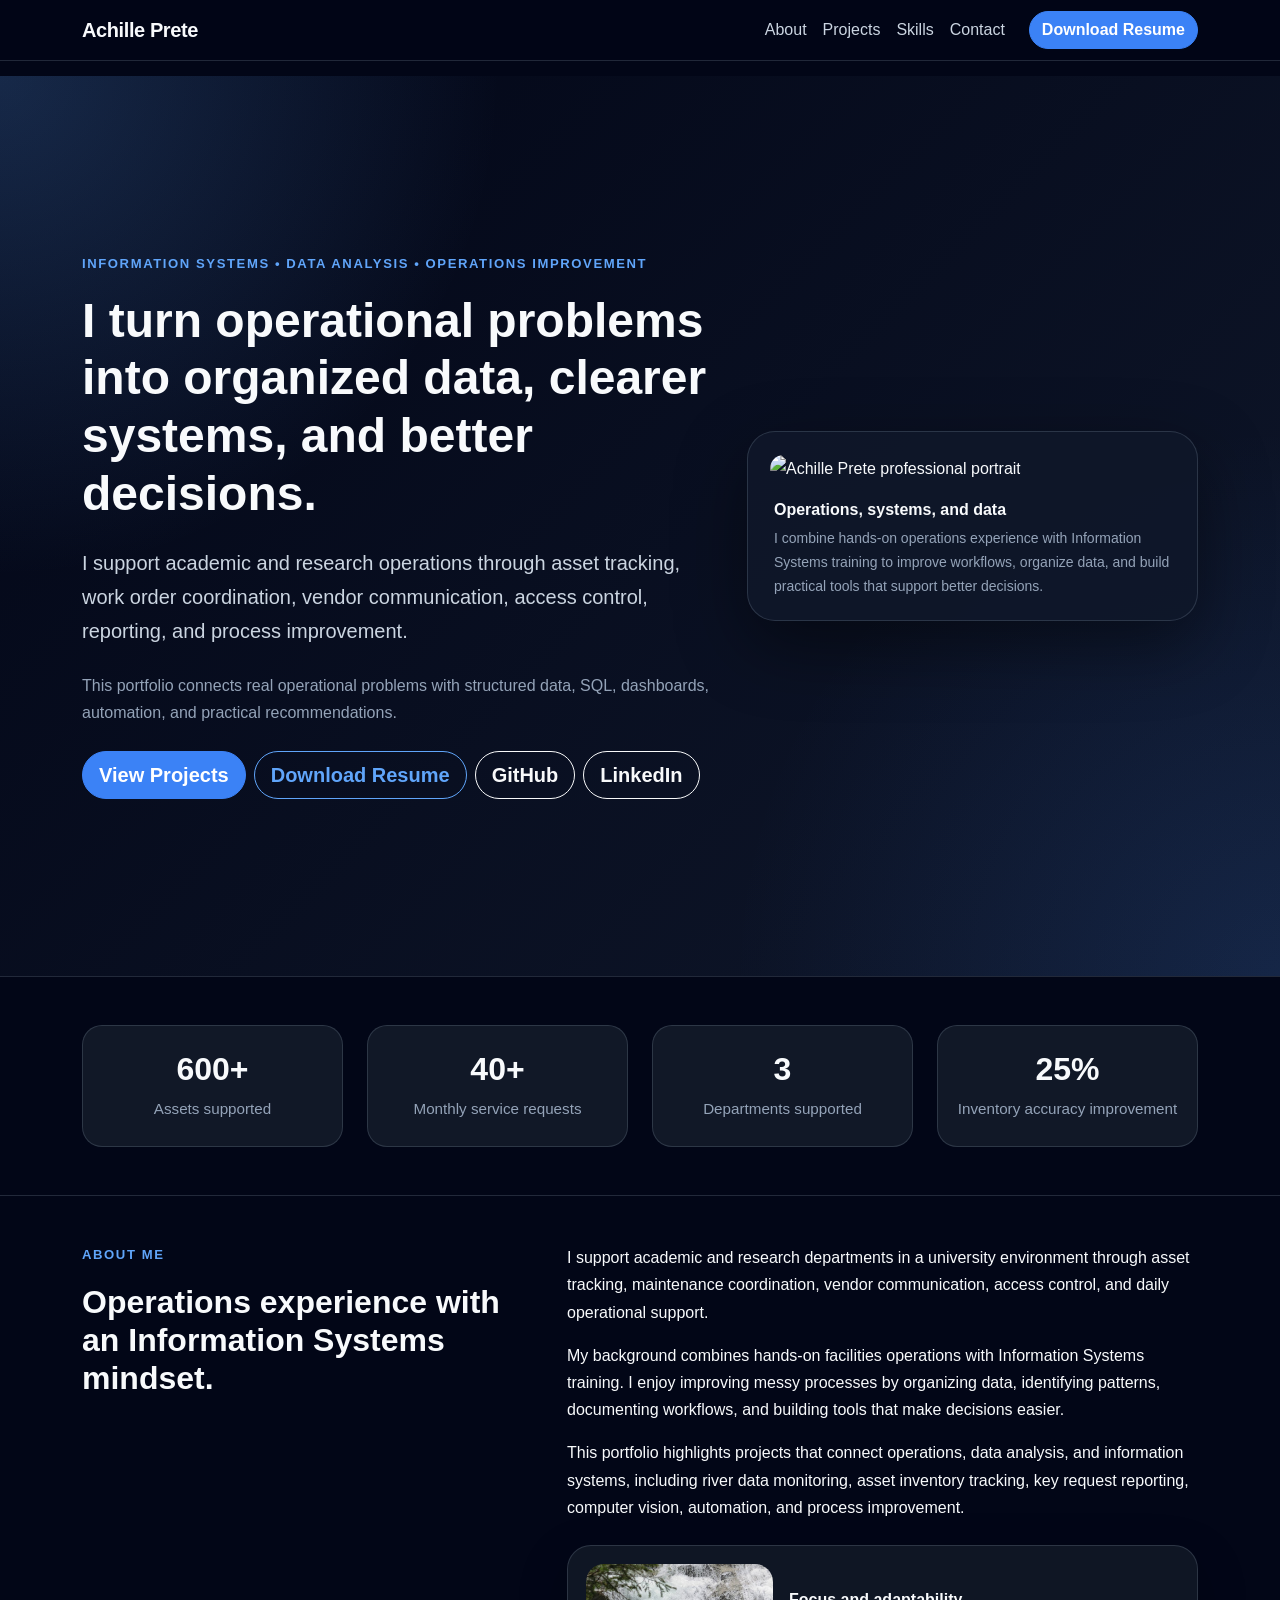
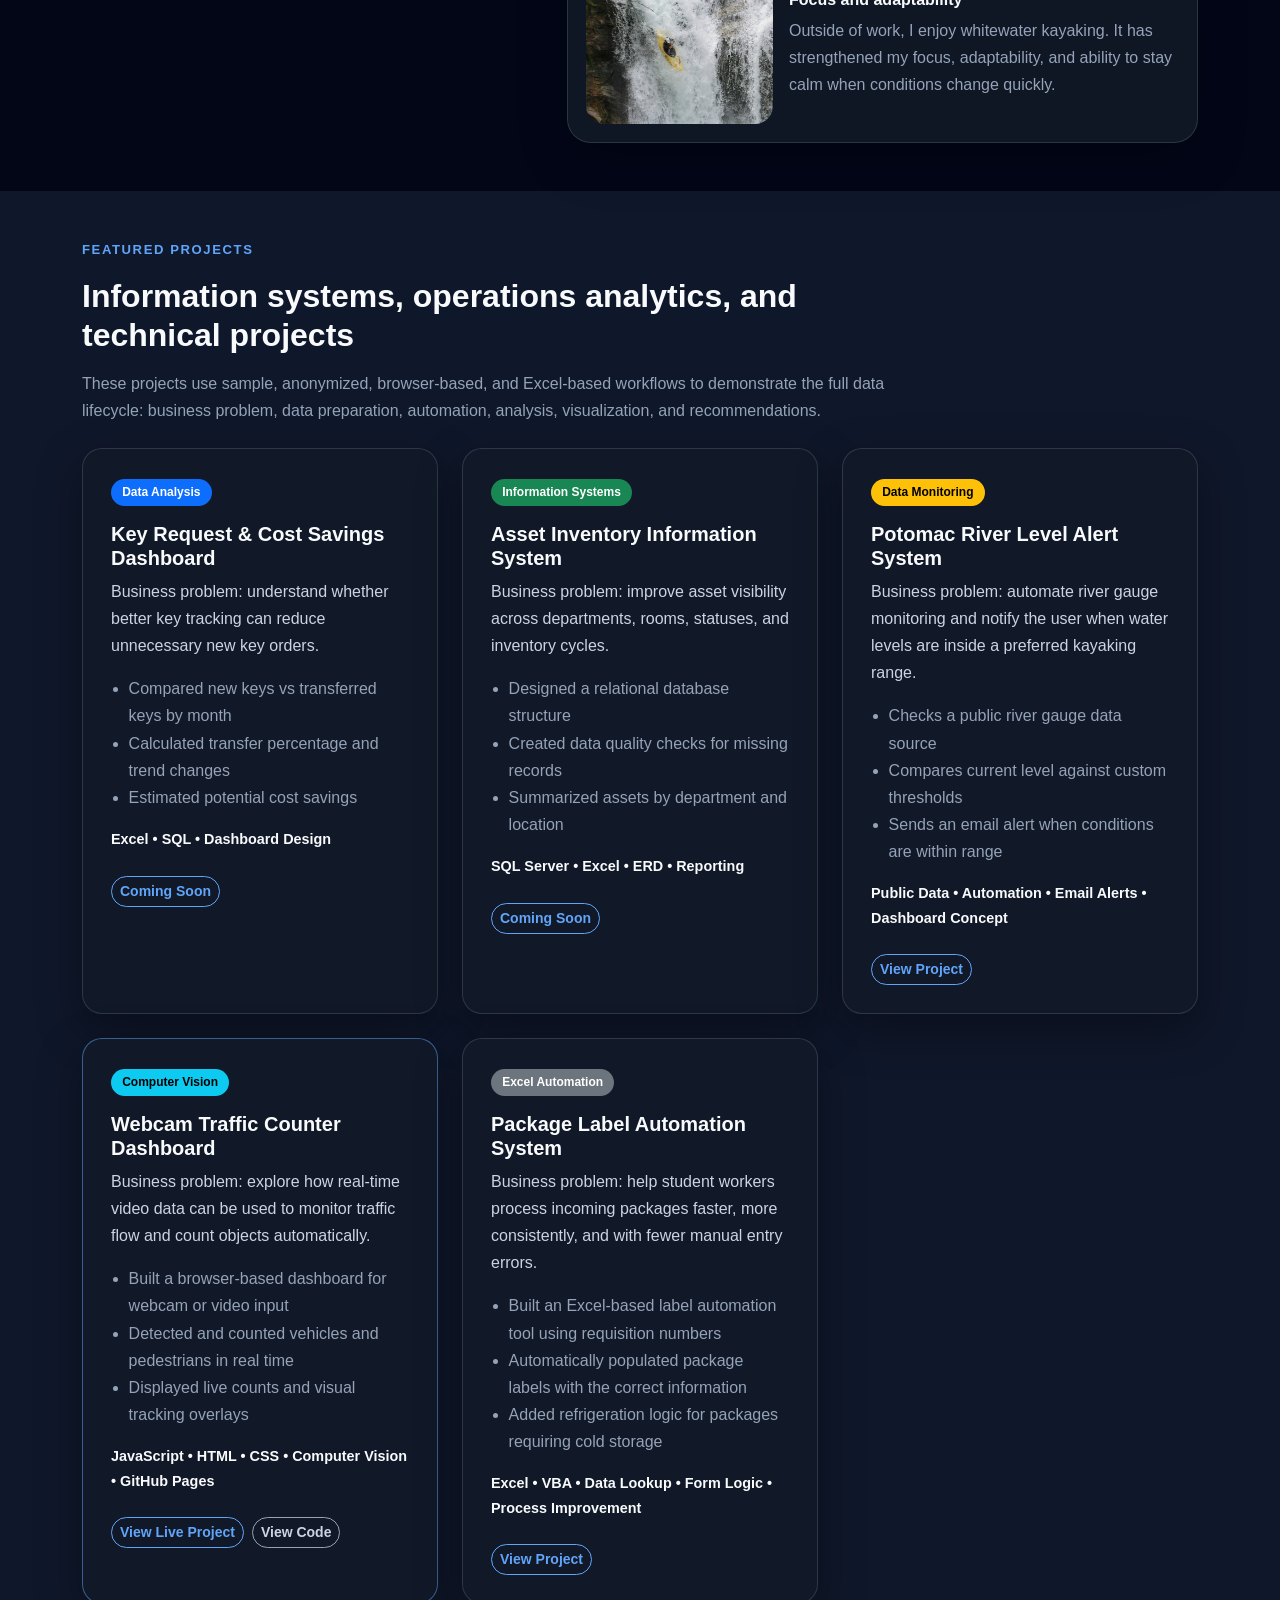
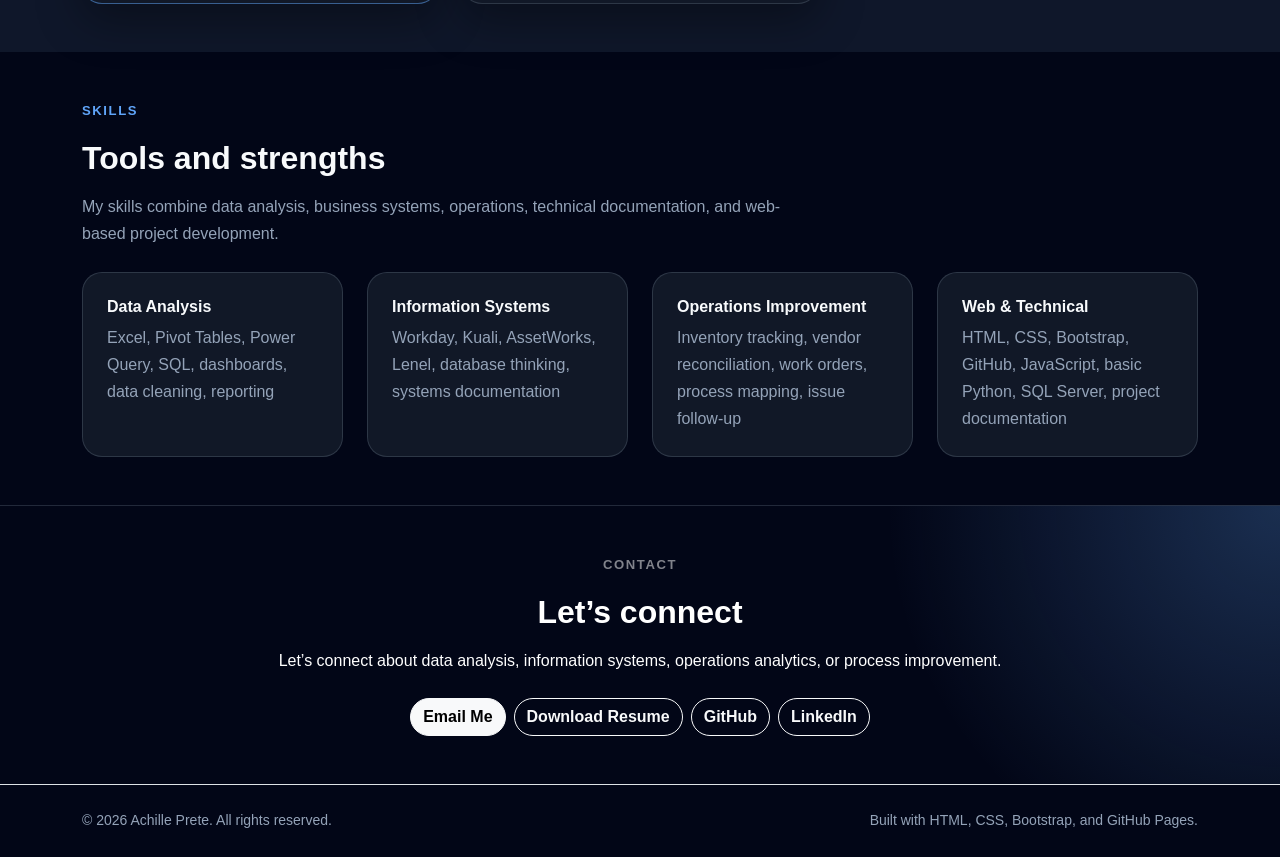
==== index.html @ d545ae1a "Update index.html" ====
<!doctype html>
<html lang="en">
<head>
  <meta charset="utf-8">
  <meta name="viewport" content="width=device-width, initial-scale=1">
  <title>Achille Prete | Information Systems & Data Analysis Portfolio</title>
  <meta name="description" content="Achille Prete portfolio focused on Information Systems, Data Analysis, Operations Analytics, SQL, Excel, dashboards, computer vision, and process improvement.">

  <!-- Bootstrap CSS -->
  <link href="https://cdn.jsdelivr.net/npm/bootstrap@5.3.3/dist/css/bootstrap.min.css" rel="stylesheet">
  
  <!-- Custom CSS -->
  <link rel="stylesheet" href="assets/css/styles.css">
</head>

<body>

  <!-- Navigation -->
  <nav class="navbar navbar-expand-lg navbar-dark border-bottom fixed-top">
    <div class="container">
      <a class="navbar-brand fw-bold" href="#">Achille Prete</a>

      <button class="navbar-toggler" type="button" data-bs-toggle="collapse" data-bs-target="#mainNav" aria-controls="mainNav" aria-expanded="false" aria-label="Toggle navigation">
        <span class="navbar-toggler-icon"></span>
      </button>

      <div class="collapse navbar-collapse" id="mainNav">
        <ul class="navbar-nav ms-auto mb-2 mb-lg-0">
          <li class="nav-item"><a class="nav-link" href="#about">About</a></li>
          <li class="nav-item"><a class="nav-link" href="#projects">Projects</a></li>
          <li class="nav-item"><a class="nav-link" href="#skills">Skills</a></li>
          <li class="nav-item"><a class="nav-link" href="#contact">Contact</a></li>
        </ul>

        <a class="btn btn-primary ms-lg-3" href="assets/resume/Achille_Prete_Public_Resume.pdf">
          Download Resume
        </a>
      </div>
    </div>
  </nav>

  <!-- Hero -->
  <header class="hero-section">
    <div class="container">
      <div class="row align-items-center min-vh-100">

        <div class="col-lg-7">
          <p class="eyebrow mb-3">
            Information Systems • Data Analysis • Operations Improvement
          </p>

          <h1 class="display-5 fw-bold mb-4">
            I turn operational problems into organized data, clearer systems, and better decisions.
          </h1>

          <p class="lead mb-4">
            I support academic and research operations through asset tracking, work order coordination,
            vendor communication, access control, reporting, and process improvement.
          </p>

          <p class="hero-summary mb-4">
            This portfolio connects real operational problems with structured data, SQL, dashboards,
            automation, and practical recommendations.
          </p>

          <div class="d-flex flex-wrap gap-2">
            <a href="#projects" class="btn btn-primary btn-lg">View Projects</a>
            <a href="assets/resume/Achille_Prete_Public_Resume.pdf" class="btn btn-outline-primary btn-lg">Download Resume</a>
            <a href="https://github.com/aprete83-dotcom" class="btn btn-outline-light btn-lg" target="_blank" rel="noopener">GitHub</a>
            <a href="https://www.linkedin.com/in/achilleprete/" class="btn btn-outline-light btn-lg" target="_blank" rel="noopener">LinkedIn</a>
          </div>
        </div>

        <div class="col-lg-5 mt-5 mt-lg-0">
          <div class="profile-card">
            <img src="assets/img/DSC_5426.jpg" alt="Achille Prete professional portrait" class="profile-photo">

            <div class="profile-note">
              <h2 class="h6 fw-bold mb-2">Operations, systems, and data</h2>
              <p class="small mb-0">
                I combine hands-on operations experience with Information Systems training to improve workflows,
                organize data, and build practical tools that support better decisions.
              </p>
            </div>
          </div>
        </div>

      </div>
    </div>
  </header>

  <!-- Impact -->
  <section class="impact-section py-5">
    <div class="container">
      <div class="row text-center g-4">

        <div class="col-6 col-md-3">
          <div class="impact-card">
            <h2 class="fw-bold">600+</h2>
            <p class="mb-0">Assets supported</p>
          </div>
        </div>

        <div class="col-6 col-md-3">
          <div class="impact-card">
            <h2 class="fw-bold">40+</h2>
            <p class="mb-0">Monthly service requests</p>
          </div>
        </div>

        <div class="col-6 col-md-3">
          <div class="impact-card">
            <h2 class="fw-bold">3</h2>
            <p class="mb-0">Departments supported</p>
          </div>
        </div>

        <div class="col-6 col-md-3">
          <div class="impact-card">
            <h2 class="fw-bold">25%</h2>
            <p class="mb-0">Inventory accuracy improvement</p>
          </div>
        </div>

      </div>
    </div>
  </section>

  <!-- About -->
  <section id="about" class="py-5">
    <div class="container">
      <div class="row align-items-start g-5">

        <div class="col-lg-5">
          <p class="section-label">About Me</p>
          <h2 class="fw-bold mb-3">
            Operations experience with an Information Systems mindset.
          </h2>
        </div>

        <div class="col-lg-7">
          <p>
            I support academic and research departments in a university environment through asset tracking,
            maintenance coordination, vendor communication, access control, and daily operational support.
          </p>

          <p>
            My background combines hands-on facilities operations with Information Systems training. I enjoy
            improving messy processes by organizing data, identifying patterns, documenting workflows, and
            building tools that make decisions easier.
          </p>

          <p>
            This portfolio highlights projects that connect operations, data analysis, and information systems,
            including river data monitoring, asset inventory tracking, key request reporting, computer vision,
            automation, and process improvement.
          </p>

          <div class="personal-card mt-4">
            <div class="row g-3 align-items-center">
              <div class="col-md-4">
                <img src="assets/img/achille-kayaking.jpg" alt="Achille Prete whitewater kayaking" class="personal-photo">
              </div>

              <div class="col-md-8">
                <h3 class="h6 fw-bold mb-2">Focus and adaptability</h3>
                <p class="text-muted mb-0">
                  Outside of work, I enjoy whitewater kayaking. It has strengthened my focus,
                  adaptability, and ability to stay calm when conditions change quickly.
                </p>
              </div>
            </div>
          </div>
        </div>

      </div>
    </div>
  </section>

  <!-- Projects -->
  <section id="projects" class="py-5 project-section">
    <div class="container">

      <div class="row mb-4">
        <div class="col-lg-9">
          <p class="section-label">Featured Projects</p>
          <h2 class="fw-bold mb-3">Information systems, operations analytics, and technical projects</h2>
          <p class="text-muted mb-0">
            These projects use sample, anonymized, browser-based, and Excel-based workflows to demonstrate the full data lifecycle:
            business problem, data preparation, automation, analysis, visualization, and recommendations.
          </p>
        </div>
      </div>

      <div class="row g-4">

        <!-- Project 1 -->
        <div class="col-md-6 col-xl-4">
          <div class="card project-card h-100">
            <div class="card-body">
              <span class="badge text-bg-primary mb-3">Data Analysis</span>

              <h3 class="h5 fw-bold">Key Request & Cost Savings Dashboard</h3>

              <p class="project-problem">
                Business problem: understand whether better key tracking can reduce unnecessary new key orders.
              </p>

              <ul class="project-list">
                <li>Compared new keys vs transferred keys by month</li>
                <li>Calculated transfer percentage and trend changes</li>
                <li>Estimated potential cost savings</li>
              </ul>

              <p class="tools mb-4">Excel • SQL • Dashboard Design</p>

              <a href="#" class="btn btn-outline-primary btn-sm">Coming Soon</a>
            </div>
          </div>
        </div>

        <!-- Project 2 -->
        <div class="col-md-6 col-xl-4">
          <div class="card project-card h-100">
            <div class="card-body">
              <span class="badge text-bg-success mb-3">Information Systems</span>

              <h3 class="h5 fw-bold">Asset Inventory Information System</h3>

              <p class="project-problem">
                Business problem: improve asset visibility across departments, rooms, statuses, and inventory cycles.
              </p>

              <ul class="project-list">
                <li>Designed a relational database structure</li>
                <li>Created data quality checks for missing records</li>
                <li>Summarized assets by department and location</li>
              </ul>

              <p class="tools mb-4">SQL Server • Excel • ERD • Reporting</p>

              <a href="#" class="btn btn-outline-primary btn-sm">Coming Soon</a>
            </div>
          </div>
        </div>

        <!-- Project 3 -->
        <div class="col-md-6 col-xl-4">
          <div class="card project-card h-100">
            <div class="card-body">
              <span class="badge text-bg-warning mb-3">Data Monitoring</span>

              <h3 class="h5 fw-bold">Potomac River Level Alert System</h3>

              <p class="project-problem">
                Business problem: automate river gauge monitoring and notify the user when water levels are inside a preferred kayaking range.
              </p>

              <ul class="project-list">
                <li>Checks a public river gauge data source</li>
                <li>Compares current level against custom thresholds</li>
                <li>Sends an email alert when conditions are within range</li>
              </ul>

              <p class="tools mb-4">Public Data • Automation • Email Alerts • Dashboard Concept</p>

              <a href="potomac-river-alert.html" class="btn btn-outline-primary btn-sm">View Project</a>
            </div>
          </div>
        </div>

        <!-- Project 4 -->
        <div class="col-md-6 col-xl-4">
          <div class="card project-card h-100 featured-project">
            <div class="card-body">
              <span class="badge text-bg-info mb-3">Computer Vision</span>

              <h3 class="h5 fw-bold">Webcam Traffic Counter Dashboard</h3>

              <p class="project-problem">
                Business problem: explore how real-time video data can be used to monitor traffic flow and count objects automatically.
              </p>

              <ul class="project-list">
                <li>Built a browser-based dashboard for webcam or video input</li>
                <li>Detected and counted vehicles and pedestrians in real time</li>
                <li>Displayed live counts and visual tracking overlays</li>
              </ul>

              <p class="tools mb-4">
                JavaScript • HTML • CSS • Computer Vision • GitHub Pages
              </p>

              <div class="d-flex flex-wrap gap-2">
                <a href="https://aprete83-dotcom.github.io/traffic-counter-app/" 
                   class="btn btn-outline-primary btn-sm" 
                   target="_blank" 
                   rel="noopener">
                  View Live Project
                </a>

                <a href="https://github.com/aprete83-dotcom/traffic-counter-app" 
                   class="btn btn-outline-secondary btn-sm" 
                   target="_blank" 
                   rel="noopener">
                  View Code
                </a>
              </div>
            </div>
          </div>
        </div>

        <!-- Project 5 -->
        <div class="col-md-6 col-xl-4">
          <div class="card project-card h-100">
            <div class="card-body">
              <span class="badge text-bg-secondary mb-3">Excel Automation</span>

              <h3 class="h5 fw-bold">Package Label Automation System</h3>

              <p class="project-problem">
                Business problem: help student workers process incoming packages faster, more consistently, and with fewer manual entry errors.
              </p>

              <ul class="project-list">
                <li>Built an Excel-based label automation tool using requisition numbers</li>
                <li>Automatically populated package labels with the correct information</li>
                <li>Added refrigeration logic for packages requiring cold storage</li>
              </ul>

              <p class="tools mb-4">
                Excel • VBA • Data Lookup • Form Logic • Process Improvement
              </p>

              <a href="package-label-automation.html" class="btn btn-outline-primary btn-sm">View Project</a>
            </div>
          </div>
        </div>

      </div>
    </div>
  </section>

  <!-- Skills -->
  <section id="skills" class="py-5">
    <div class="container">

      <div class="row mb-4">
        <div class="col-lg-8">
          <p class="section-label">Skills</p>
          <h2 class="fw-bold mb-3">Tools and strengths</h2>
          <p class="text-muted mb-0">
            My skills combine data analysis, business systems, operations, technical documentation, and web-based project development.
          </p>
        </div>
      </div>

      <div class="row g-4">

        <div class="col-md-3">
          <div class="skill-card h-100">
            <h3 class="h6 fw-bold">Data Analysis</h3>
            <p class="text-muted mb-0">
              Excel, Pivot Tables, Power Query, SQL, dashboards, data cleaning, reporting
            </p>
          </div>
        </div>

        <div class="col-md-3">
          <div class="skill-card h-100">
            <h3 class="h6 fw-bold">Information Systems</h3>
            <p class="text-muted mb-0">
              Workday, Kuali, AssetWorks, Lenel, database thinking, systems documentation
            </p>
          </div>
        </div>

        <div class="col-md-3">
          <div class="skill-card h-100">
            <h3 class="h6 fw-bold">Operations Improvement</h3>
            <p class="text-muted mb-0">
              Inventory tracking, vendor reconciliation, work orders, process mapping, issue follow-up
            </p>
          </div>
        </div>

        <div class="col-md-3">
          <div class="skill-card h-100">
            <h3 class="h6 fw-bold">Web & Technical</h3>
            <p class="text-muted mb-0">
              HTML, CSS, Bootstrap, GitHub, JavaScript, basic Python, SQL Server, project documentation
            </p>
          </div>
        </div>

      </div>
    </div>
  </section>

  <!-- Contact -->
  <section id="contact" class="contact-section py-5">
    <div class="container text-center">

      <p class="section-label text-white-50">Contact</p>
      <h2 class="fw-bold mb-3">Let’s connect</h2>

      <p class="mb-4">
        Let’s connect about data analysis, information systems, operations analytics, or process improvement.
      </p>

      <div class="d-flex justify-content-center flex-wrap gap-2">
        <a href="mailto:achille@achilleprete.com" class="btn btn-light">Email Me</a>
        <a href="assets/resume/Achille_Prete_Public_Resume.pdf" class="btn btn-outline-light">Download Resume</a>
        <a href="https://github.com/aprete83-dotcom" class="btn btn-outline-light" target="_blank" rel="noopener">GitHub</a>
        <a href="https://www.linkedin.com/in/achilleprete/" class="btn btn-outline-light" target="_blank" rel="noopener">LinkedIn</a>
      </div>

    </div>
  </section>

  <!-- Footer -->
  <footer class="py-4 border-top">
    <div class="container d-flex flex-column flex-md-row justify-content-between align-items-center gap-2">
      <p class="small mb-0">
        &copy; 2026 Achille Prete. All rights reserved.
      </p>

      <p class="small mb-0">
        Built with HTML, CSS, Bootstrap, and GitHub Pages.
      </p>
    </div>
  </footer>

  <!-- Bootstrap JS -->
  <script src="https://cdn.jsdelivr.net/npm/bootstrap@5.3.3/dist/js/bootstrap.bundle.min.js"></script>

</body>
</html>
---- assets/css/styles.css ----
:root {
  --primary: #60a5fa;
  --primary-dark: #3b82f6;
  --dark: #020617;
  --dark-soft: #0f172a;
  --card: #111827;
  --card-light: #1f2937;
  --text: #f8fafc;
  --muted: #cbd5e1;
  --muted-dark: #94a3b8;
  --border: rgba(148, 163, 184, 0.22);
}

body {
  padding-top: 76px;
  font-family: Arial, Helvetica, sans-serif;
  color: var(--text);
  background: var(--dark);
  line-height: 1.7;
}

section {
  scroll-margin-top: 90px;
}

/* Navigation */
.navbar {
  background: rgba(2, 6, 23, 0.92) !important;
  backdrop-filter: blur(14px);
  border-bottom: 1px solid var(--border) !important;
}

.navbar-brand {
  color: var(--text) !important;
  letter-spacing: -0.02em;
}

.nav-link {
  color: var(--muted) !important;
  font-weight: 500;
}

.nav-link:hover {
  color: var(--primary) !important;
}

/* Hero */
.hero-section {
  background:
    radial-gradient(circle at top left, rgba(96, 165, 250, 0.22), transparent 32%),
    radial-gradient(circle at bottom right, rgba(59, 130, 246, 0.14), transparent 35%),
    linear-gradient(135deg, #020617 0%, #0f172a 100%);
}

.eyebrow,
.section-label {
  color: var(--primary);
  font-size: 0.82rem;
  font-weight: 700;
  letter-spacing: 0.12em;
  text-transform: uppercase;
}

.hero-section .lead {
  max-width: 760px;
  color: var(--muted);
}

.hero-summary {
  max-width: 720px;
  color: var(--muted-dark);
}

/* Profile photo */
.profile-card {
  background: rgba(15, 23, 42, 0.88);
  border: 1px solid var(--border);
  border-radius: 28px;
  padding: 22px;
  box-shadow: 0 24px 70px rgba(0, 0, 0, 0.45);
}

.profile-photo {
  width: 100%;
  height: 380px;
  object-fit: cover;
  border-radius: 22px;
}

.profile-note {
  padding: 18px 4px 0;
}

.profile-note h2 {
  color: var(--text);
}

.profile-note p {
  color: var(--muted-dark);
}

/* Impact section */
.impact-section {
  background: #020617;
  border-top: 1px solid var(--border);
  border-bottom: 1px solid var(--border);
}

.impact-card {
  padding: 24px 16px;
  background: var(--card);
  border: 1px solid var(--border);
  border-radius: 20px;
  height: 100%;
}

.impact-card h2 {
  color: var(--text);
}

.impact-card p {
  color: var(--muted-dark);
  font-size: 0.95rem;
}

/* General text */
.text-muted {
  color: var(--muted-dark) !important;
}

.project-section {
  background: #0f172a;
}

/* Cards */
.card,
.skill-card {
  border: 1px solid var(--border);
  border-radius: 20px;
  background: var(--card);
  color: var(--text);
}

.project-card {
  box-shadow: 0 16px 45px rgba(0, 0, 0, 0.35);
  transition: transform 0.2s ease, box-shadow 0.2s ease, border-color 0.2s ease;
}

.project-card:hover {
  transform: translateY(-4px);
  box-shadow: 0 24px 60px rgba(0, 0, 0, 0.55);
  border-color: rgba(96, 165, 250, 0.45);
}

.featured-project {
  border-color: rgba(96, 165, 250, 0.5);
}

.project-card .card-body {
  padding: 28px;
}

.project-problem {
  color: var(--muted);
  font-weight: 500;
}

.project-list {
  padding-left: 1.1rem;
  color: var(--muted-dark);
}

.tools {
  color: var(--text);
  font-size: 0.9rem;
  font-weight: 700;
}

.skill-card {
  padding: 24px;
}

/* Buttons */
.btn {
  border-radius: 999px;
  font-weight: 600;
}

.btn-primary {
  background: var(--primary-dark);
  border-color: var(--primary-dark);
}

.btn-primary:hover {
  background: var(--primary);
  border-color: var(--primary);
  color: #020617;
}

.btn-outline-primary {
  color: var(--primary);
  border-color: var(--primary);
}

.btn-outline-primary:hover {
  background: var(--primary);
  border-color: var(--primary);
  color: #020617;
}

.btn-outline-secondary {
  color: var(--muted);
  border-color: var(--muted-dark);
}

.btn-outline-secondary:hover {
  background: var(--muted);
  color: #020617;
  border-color: var(--muted);
}

.btn-outline-light:hover {
  color: #020617;
}

/* Badges */
.badge {
  font-weight: 700;
  border-radius: 999px;
  padding: 0.45rem 0.7rem;
}

/* Contact */
.contact-section {
  background:
    radial-gradient(circle at top right, rgba(96, 165, 250, 0.25), transparent 30%),
    #020617;
  color: #ffffff;
  border-top: 1px solid var(--border);
}

/* Footer */
footer {
  background: #020617;
  border-top: 1px solid var(--border) !important;
}

footer p {
  color: var(--muted-dark);
}

/* Mobile */
@media (max-width: 991px) {
  .hero-section {
    padding-top: 48px;
    padding-bottom: 48px;
  }

  .profile-photo {
    height: 320px;
  }
}
.project-hero {
  padding-top: 40px;
}

.project-summary-card,
.content-card,
.screenshot-card {
  background: rgba(17, 24, 39, 0.92);
  border: 1px solid var(--border);
  border-radius: 24px;
  padding: 28px;
  box-shadow: 0 24px 70px rgba(0, 0, 0, 0.28);
}

.summary-item {
  display: grid;
  gap: 4px;
  padding: 14px 0;
  border-top: 1px solid var(--border);
}

.summary-item span {
  color: var(--muted-dark);
  font-size: 0.82rem;
  text-transform: uppercase;
  letter-spacing: 0.08em;
  font-weight: 700;
}

.summary-item strong {
  color: var(--text);
}

.content-card p:last-child {
  margin-bottom: 0;
}

.screenshot-card {
  padding: 0;
  overflow: hidden;
}

.screenshot-card img {
  width: 100%;
  height: auto;
  max-height: 360px;
  object-fit: contain;
  background: #0f172a;
  border-bottom: 1px solid var(--border);
}

.screenshot-body {
  padding: 24px;
}

.skills-list {
  display: flex;
  flex-wrap: wrap;
  gap: 12px;
}

.skills-list span {
  display: inline-flex;
  align-items: center;
  border: 1px solid rgba(96, 165, 250, 0.35);
  background: rgba(96, 165, 250, 0.08);
  color: var(--primary);
  border-radius: 999px;
  padding: 8px 14px;
  font-size: 0.9rem;
  font-weight: 700;
}
.river-dashboard-grid {
  display: grid;
  grid-template-columns: 1.4fr 1fr 1fr;
  gap: 18px;
}

.river-dashboard-card {
  background: rgba(17, 24, 39, 0.92);
  border: 1px solid var(--border);
  border-radius: 24px;
  padding: 28px;
  box-shadow: 0 24px 70px rgba(0, 0, 0, 0.28);
}

.river-dashboard-large {
  grid-row: span 2;
}

.dashboard-label {
  color: var(--muted-dark);
  font-size: 0.82rem;
  text-transform: uppercase;
  letter-spacing: 0.08em;
  font-weight: 700;
  margin-bottom: 12px;
}

.river-dashboard-card h3 {
  font-size: 2.4rem;
  font-weight: 800;
  margin-bottom: 8px;
}

.status-good {
  color: #22c55e;
  font-weight: 700;
}

.email-preview {
  background: rgba(17, 24, 39, 0.92);
  border: 1px solid var(--border);
  border-radius: 24px;
  padding: 28px;
  box-shadow: 0 24px 70px rgba(0, 0, 0, 0.28);
}

.email-preview p {
  color: var(--muted);
}

.email-subject {
  color: var(--primary) !important;
  font-weight: 800;
  border-bottom: 1px solid var(--border);
  padding-bottom: 14px;
  margin-bottom: 18px;
}

@media (max-width: 991px) {
  .river-dashboard-grid {
    grid-template-columns: 1fr;
  }

  .river-dashboard-large {
    grid-row: auto;
  }
}
.personal-card {
  background: rgba(17, 24, 39, 0.92);
  border: 1px solid var(--border);
  border-radius: 24px;
  padding: 18px;
  box-shadow: 0 18px 50px rgba(0, 0, 0, 0.22);
}

.personal-photo {
  width: 100%;
  height: 160px;
  object-fit: cover;
  border-radius: 18px;
}
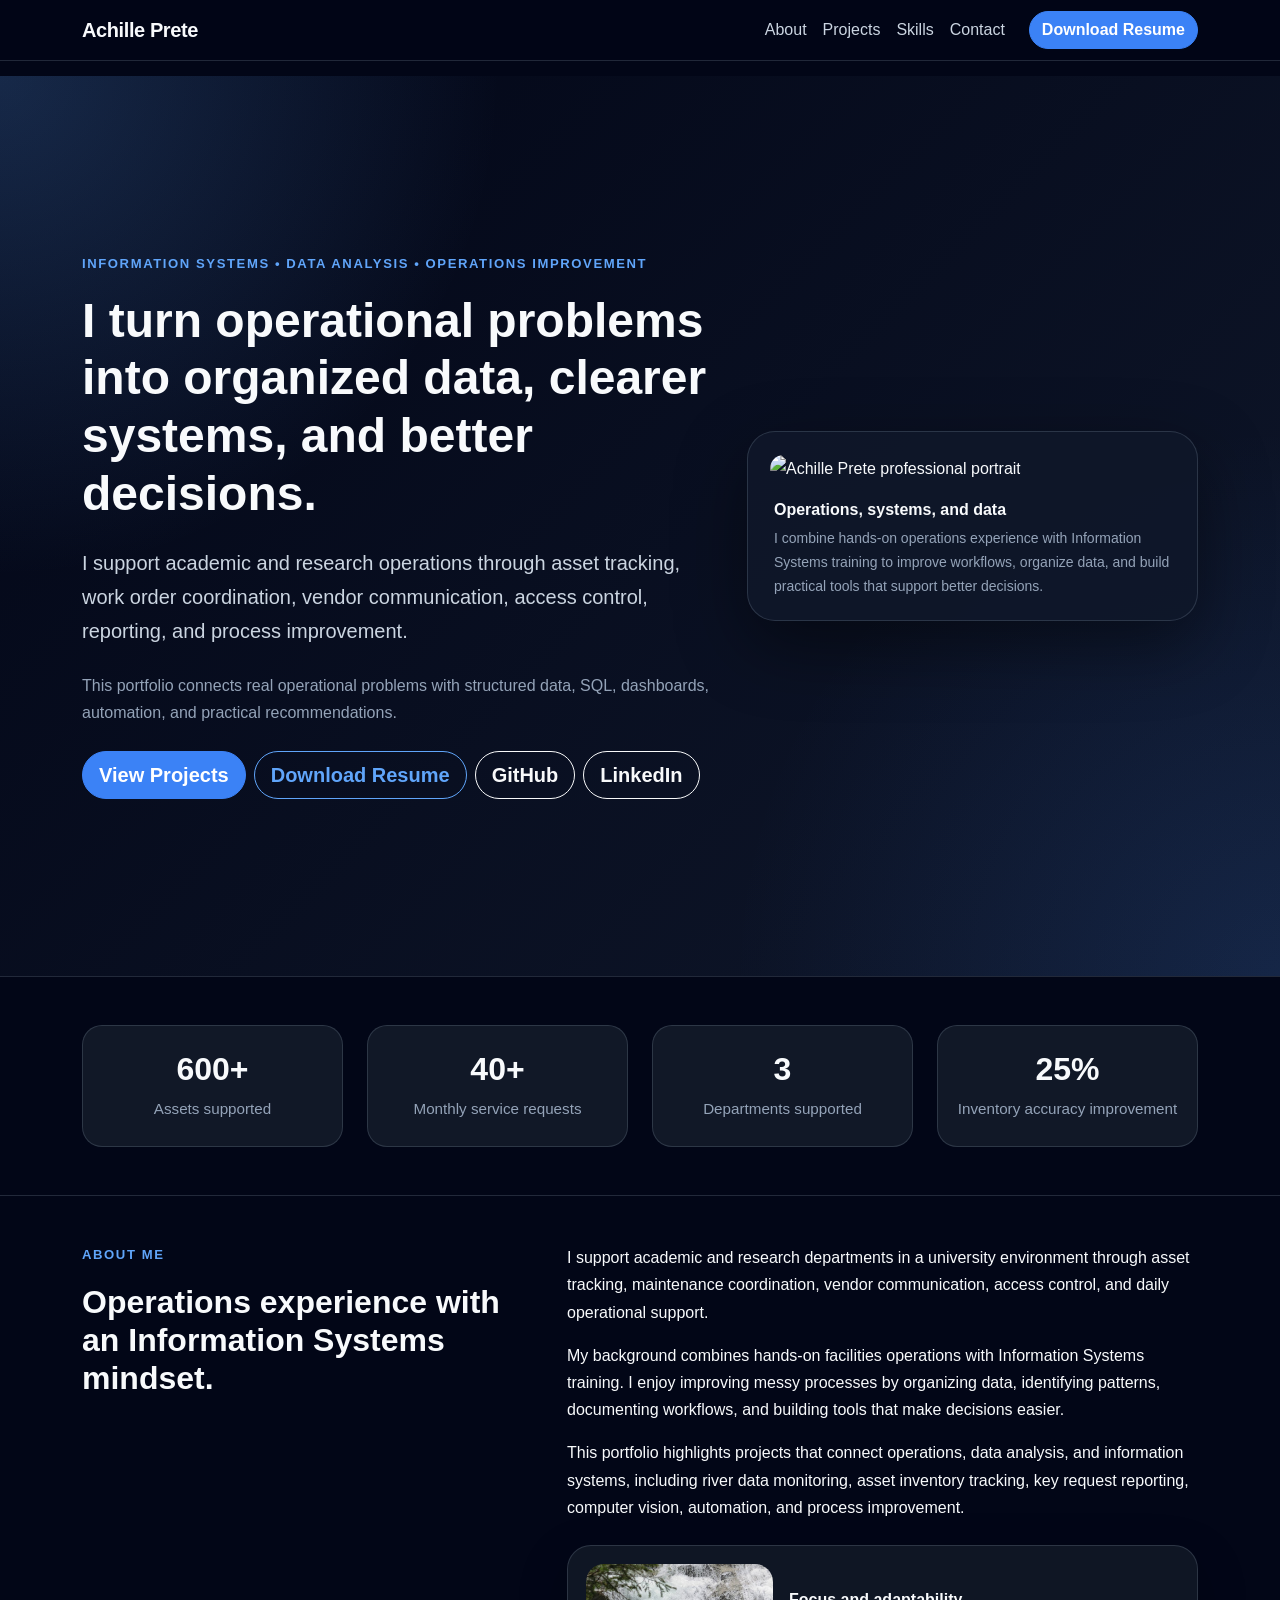
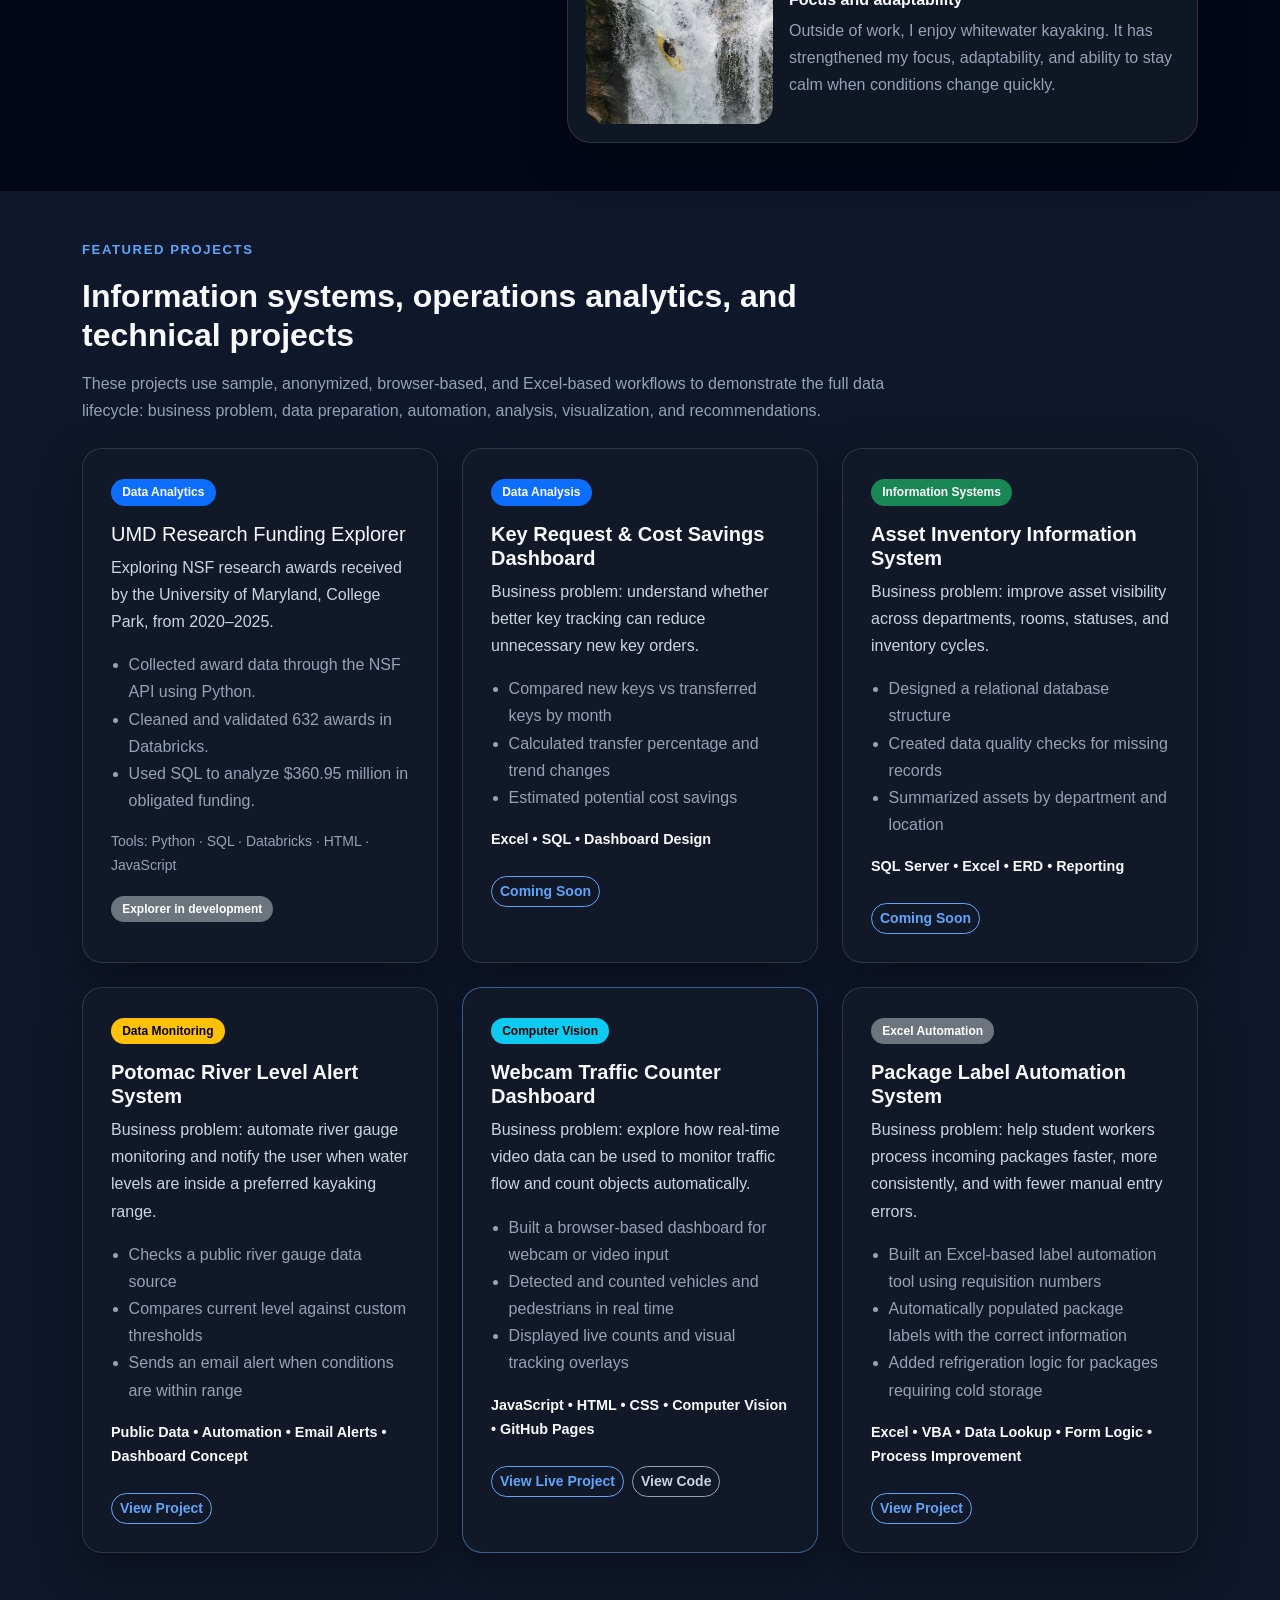
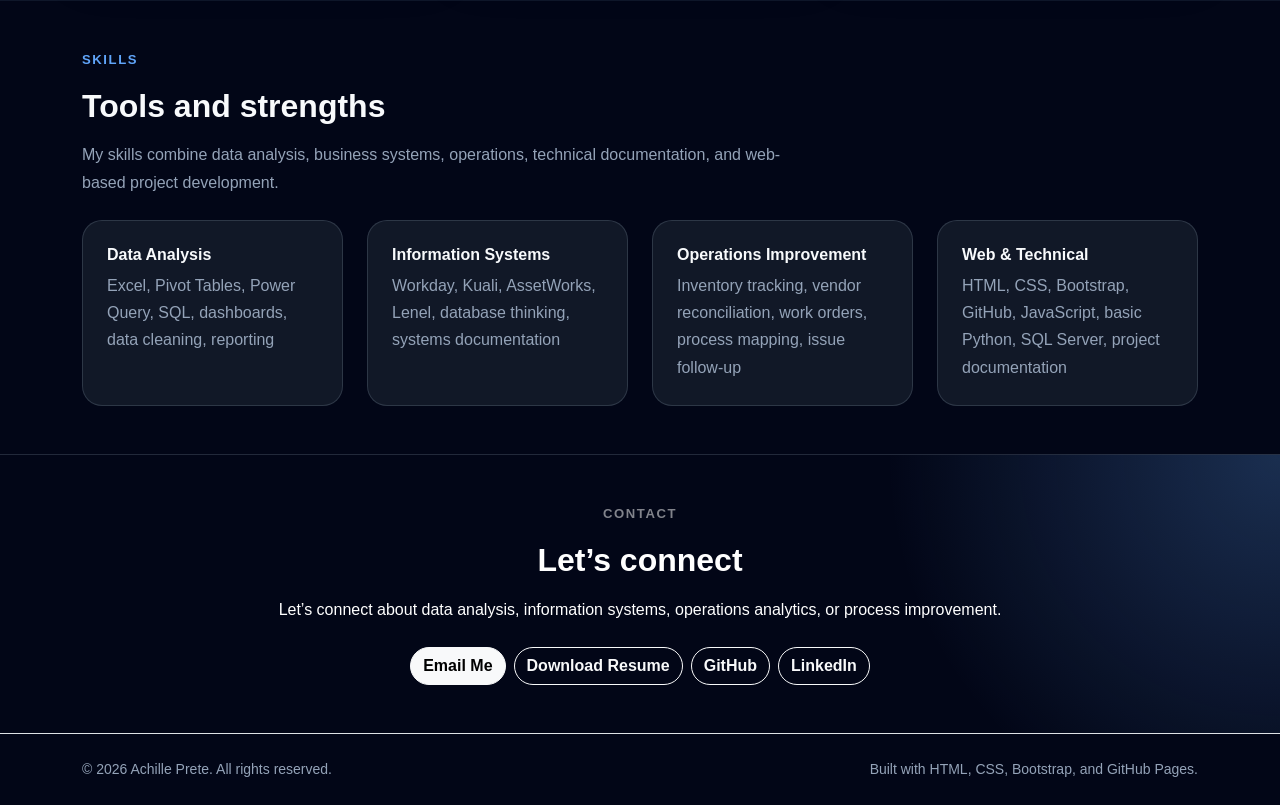
==== commit b19fce4a: "Update index.html proj data" ====
--- a/index.html
+++ b/index.html
@@ -193,7 +193,33 @@
       </div>
 
       <div class="row g-4">
-
+<!-- UMD Research Funding Project -->
+<div class="col-md-6 col-xl-4">
+  <div class="card project-card h-100">
+    <div class="card-body">
+      <span class="badge bg-primary mb-3">Data Analytics</span>
+
+      <h3 class="h5">UMD Research Funding Explorer</h3>
+
+      <p class="project-problem">
+        Exploring NSF research awards received by the University
+        of Maryland, College Park, from 2020–2025.
+      </p>
+
+      <ul class="project-list">
+        <li>Collected award data through the NSF API using Python.</li>
+        <li>Cleaned and validated 632 awards in Databricks.</li>
+        <li>Used SQL to analyze $360.95 million in obligated funding.</li>
+      </ul>
+
+      <p class="small text-muted">
+        Tools: Python · SQL · Databricks · HTML · JavaScript
+      </p>
+
+      <span class="badge bg-secondary">Explorer in development</span>
+    </div>
+  </div>
+</div>
         <!-- Project 1 -->
         <div class="col-md-6 col-xl-4">
           <div class="card project-card h-100">
--- a/assets/css/styles.css
+++ b/assets/css/styles.css
@@ -82,8 +82,9 @@
 
 .profile-photo {
   width: 100%;
-  height: 380px;
+  height: 420px;
   object-fit: cover;
+  object-position: center 28%;
   border-radius: 22px;
 }
 
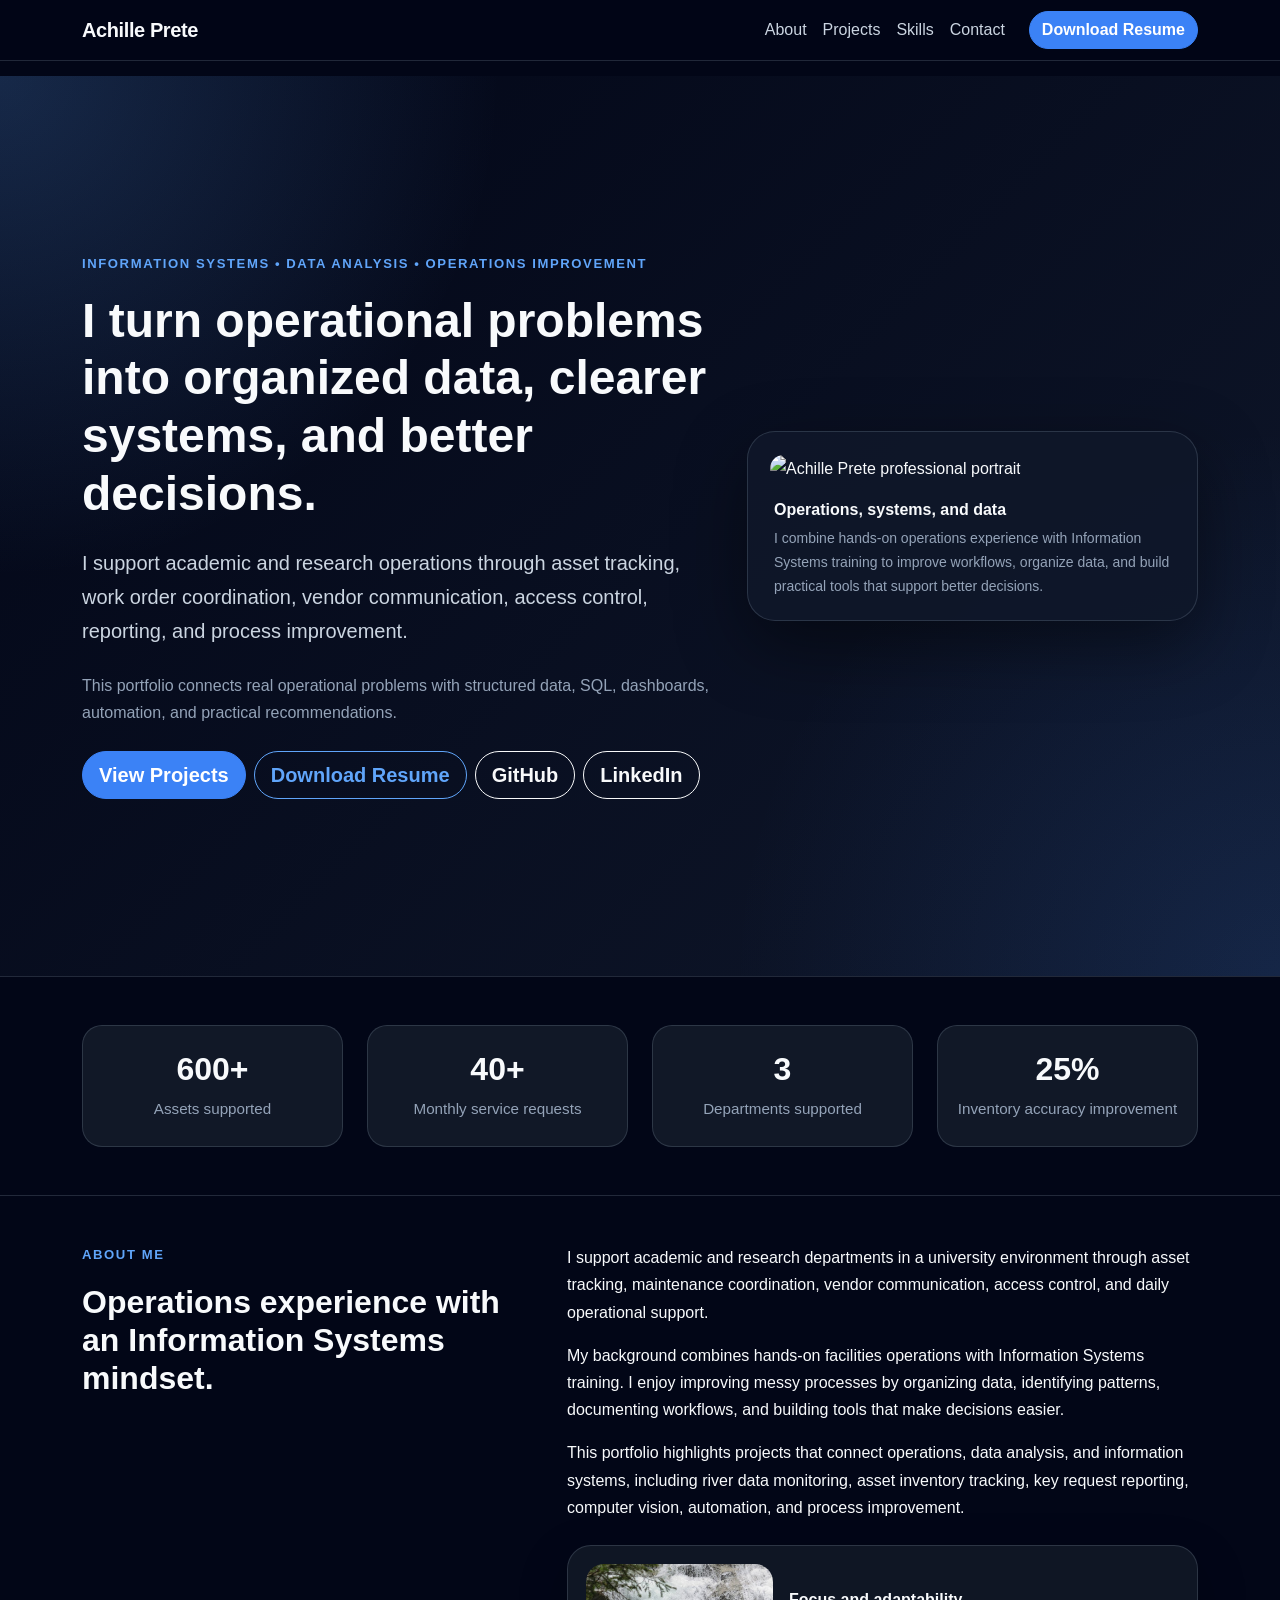
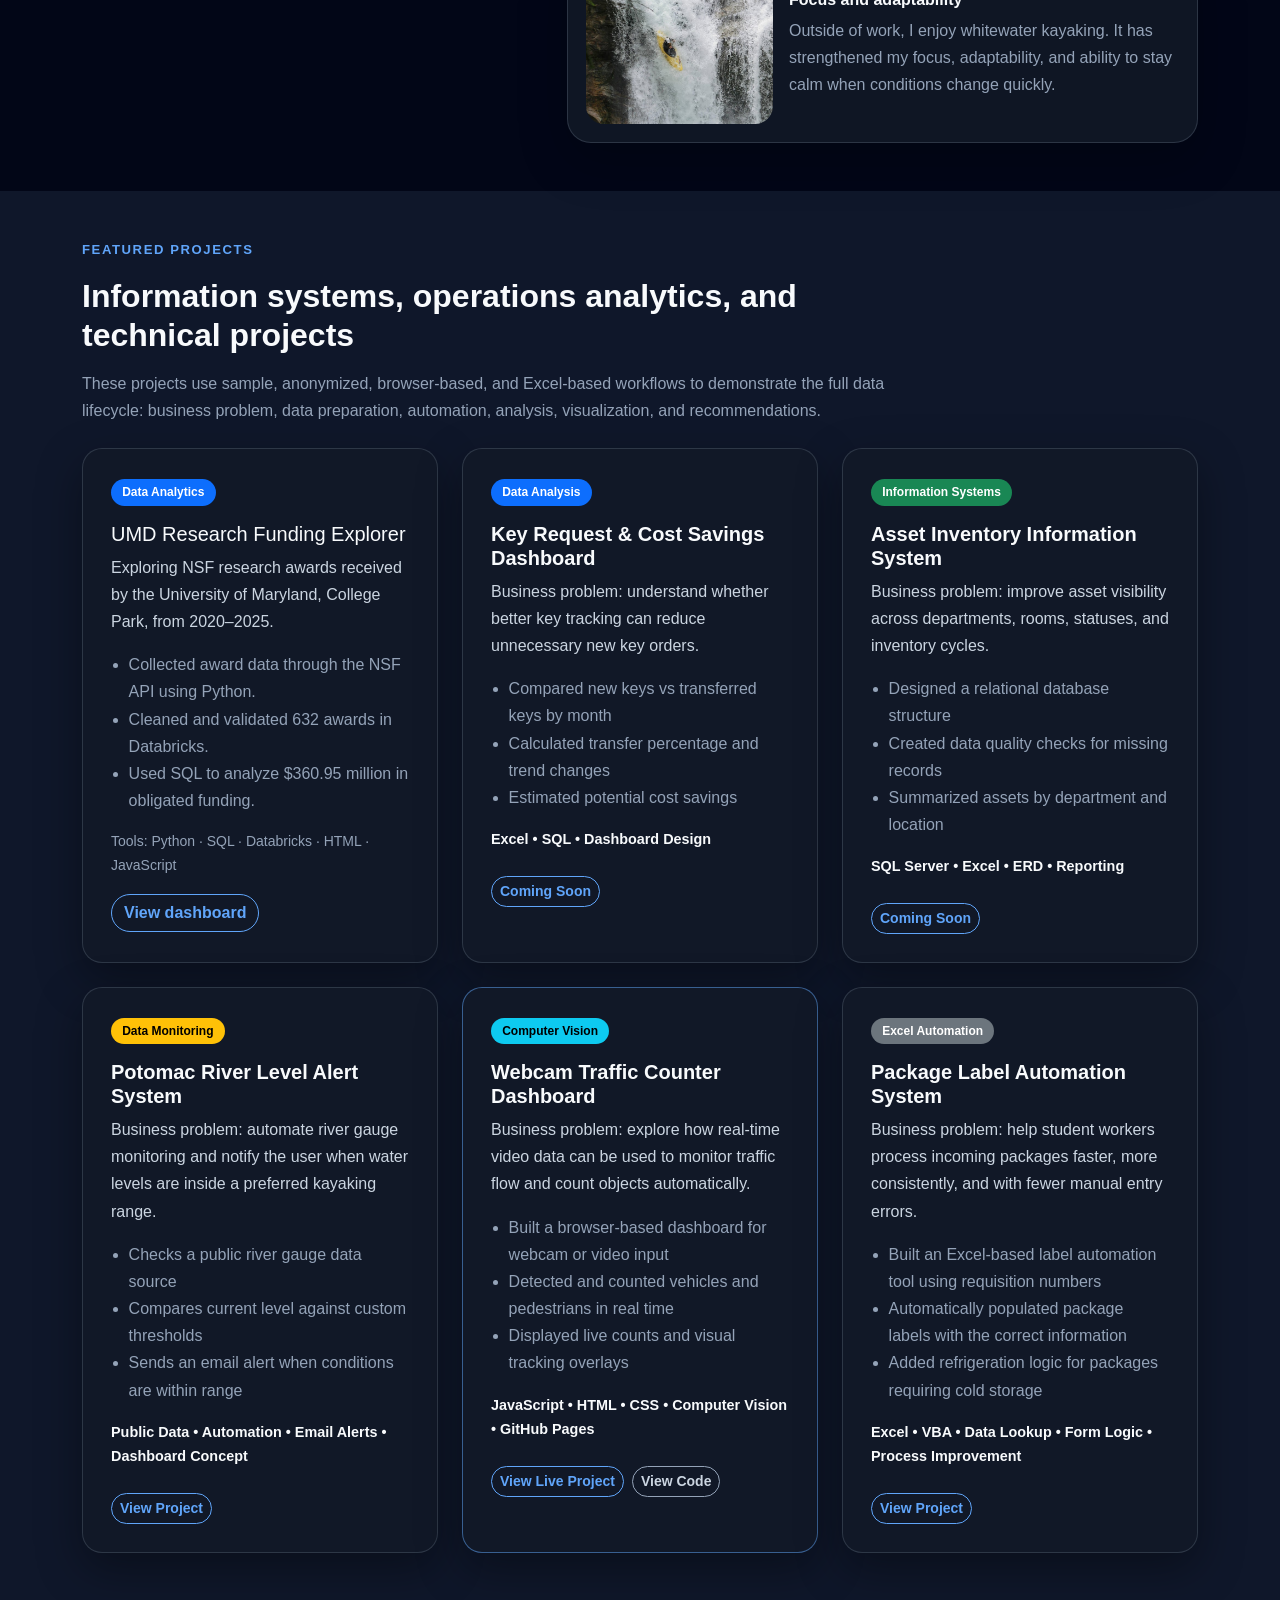
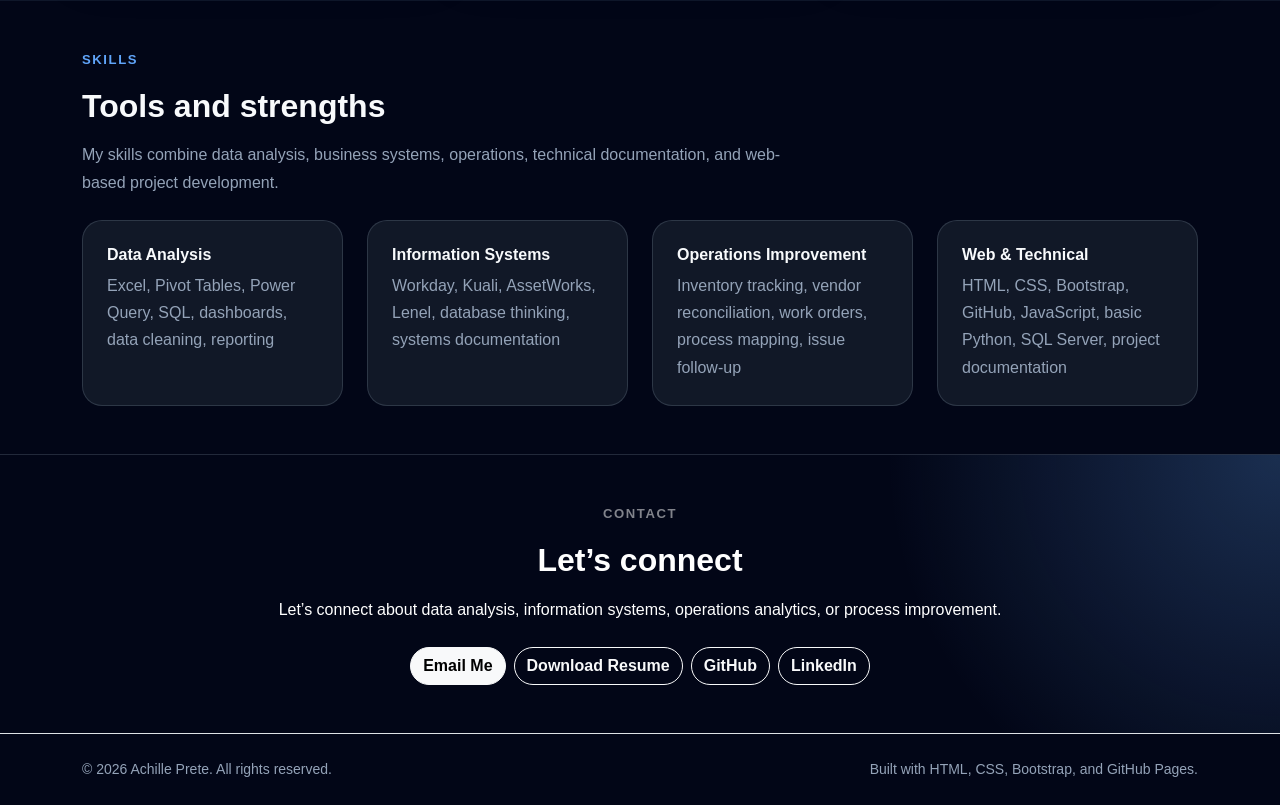
==== commit 96291663: "Update index.html" ====
--- a/index.html
+++ b/index.html
@@ -216,7 +216,10 @@
         Tools: Python · SQL · Databricks · HTML · JavaScript
       </p>
 
-      <span class="badge bg-secondary">Explorer in development</span>
+      <a href="umd-research-funding.html"
+   class="btn btn-outline-primary">
+  View dashboard
+</a>
     </div>
   </div>
 </div>
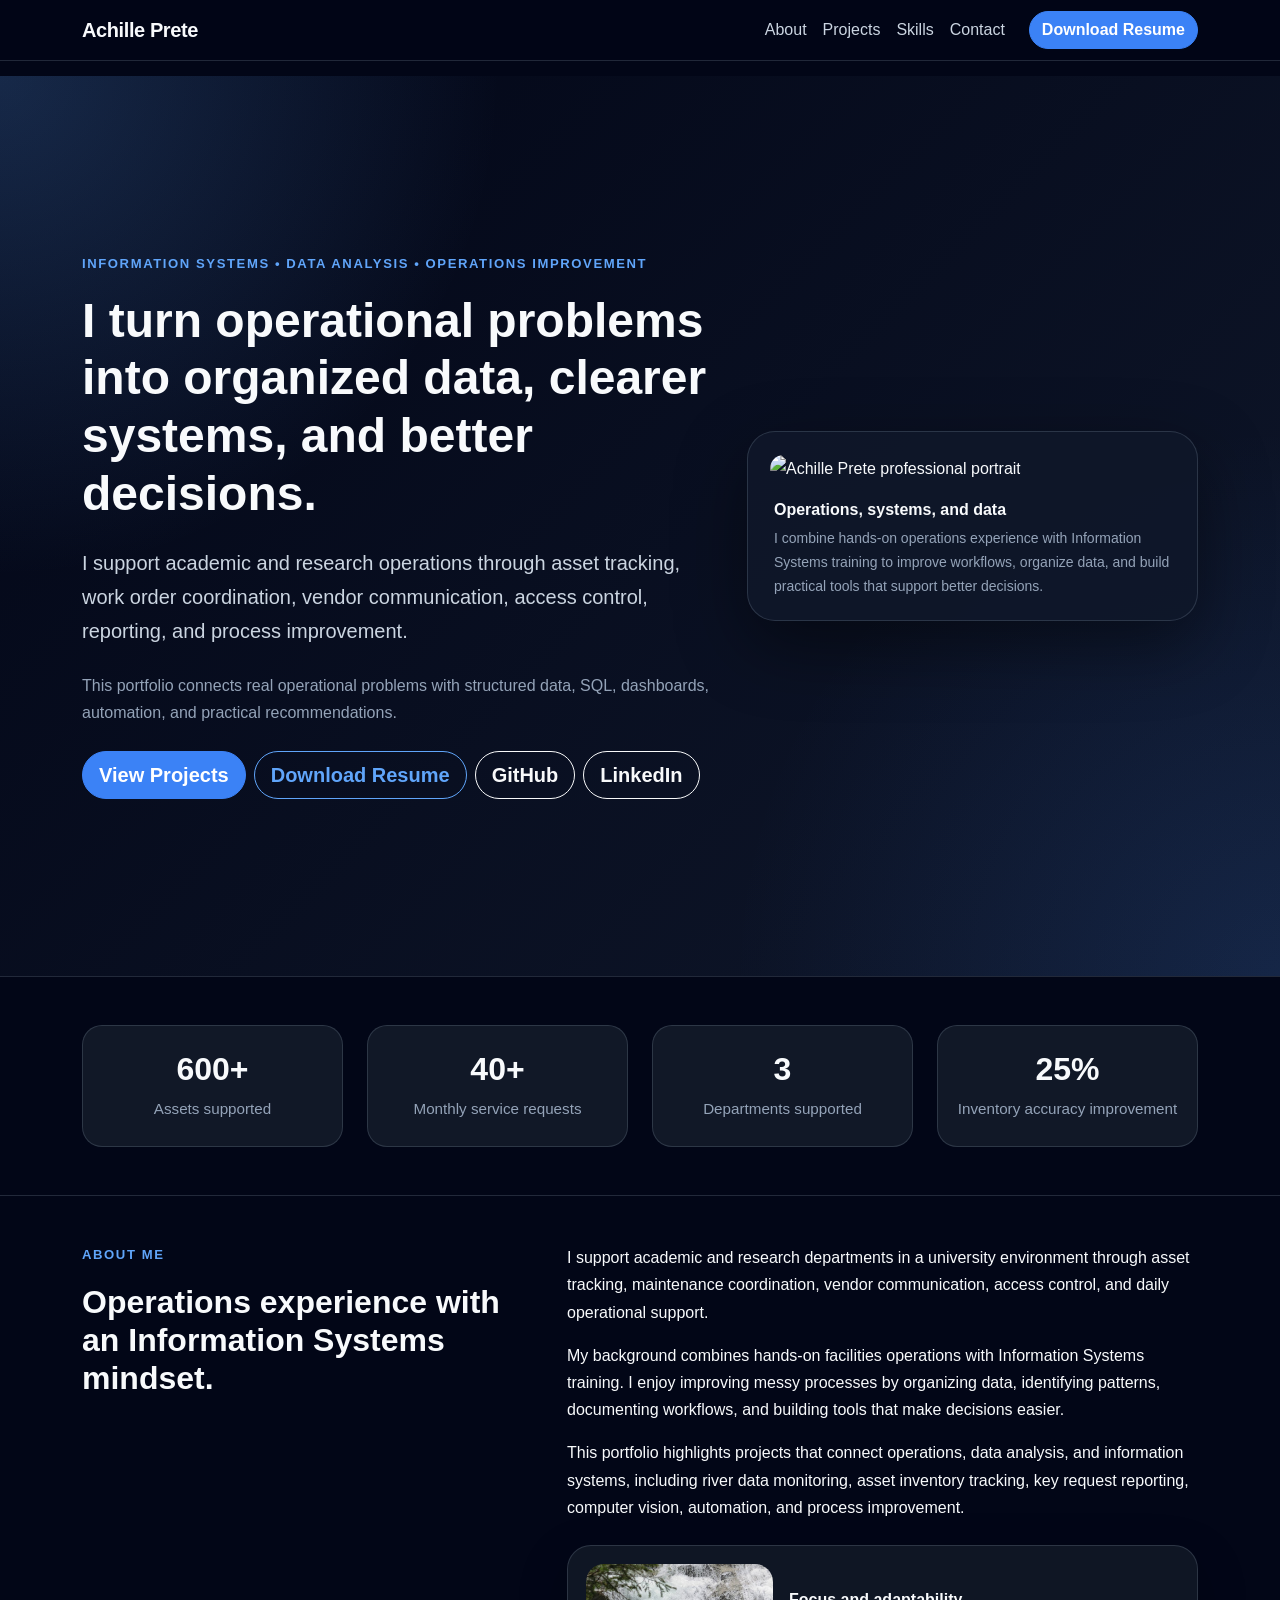
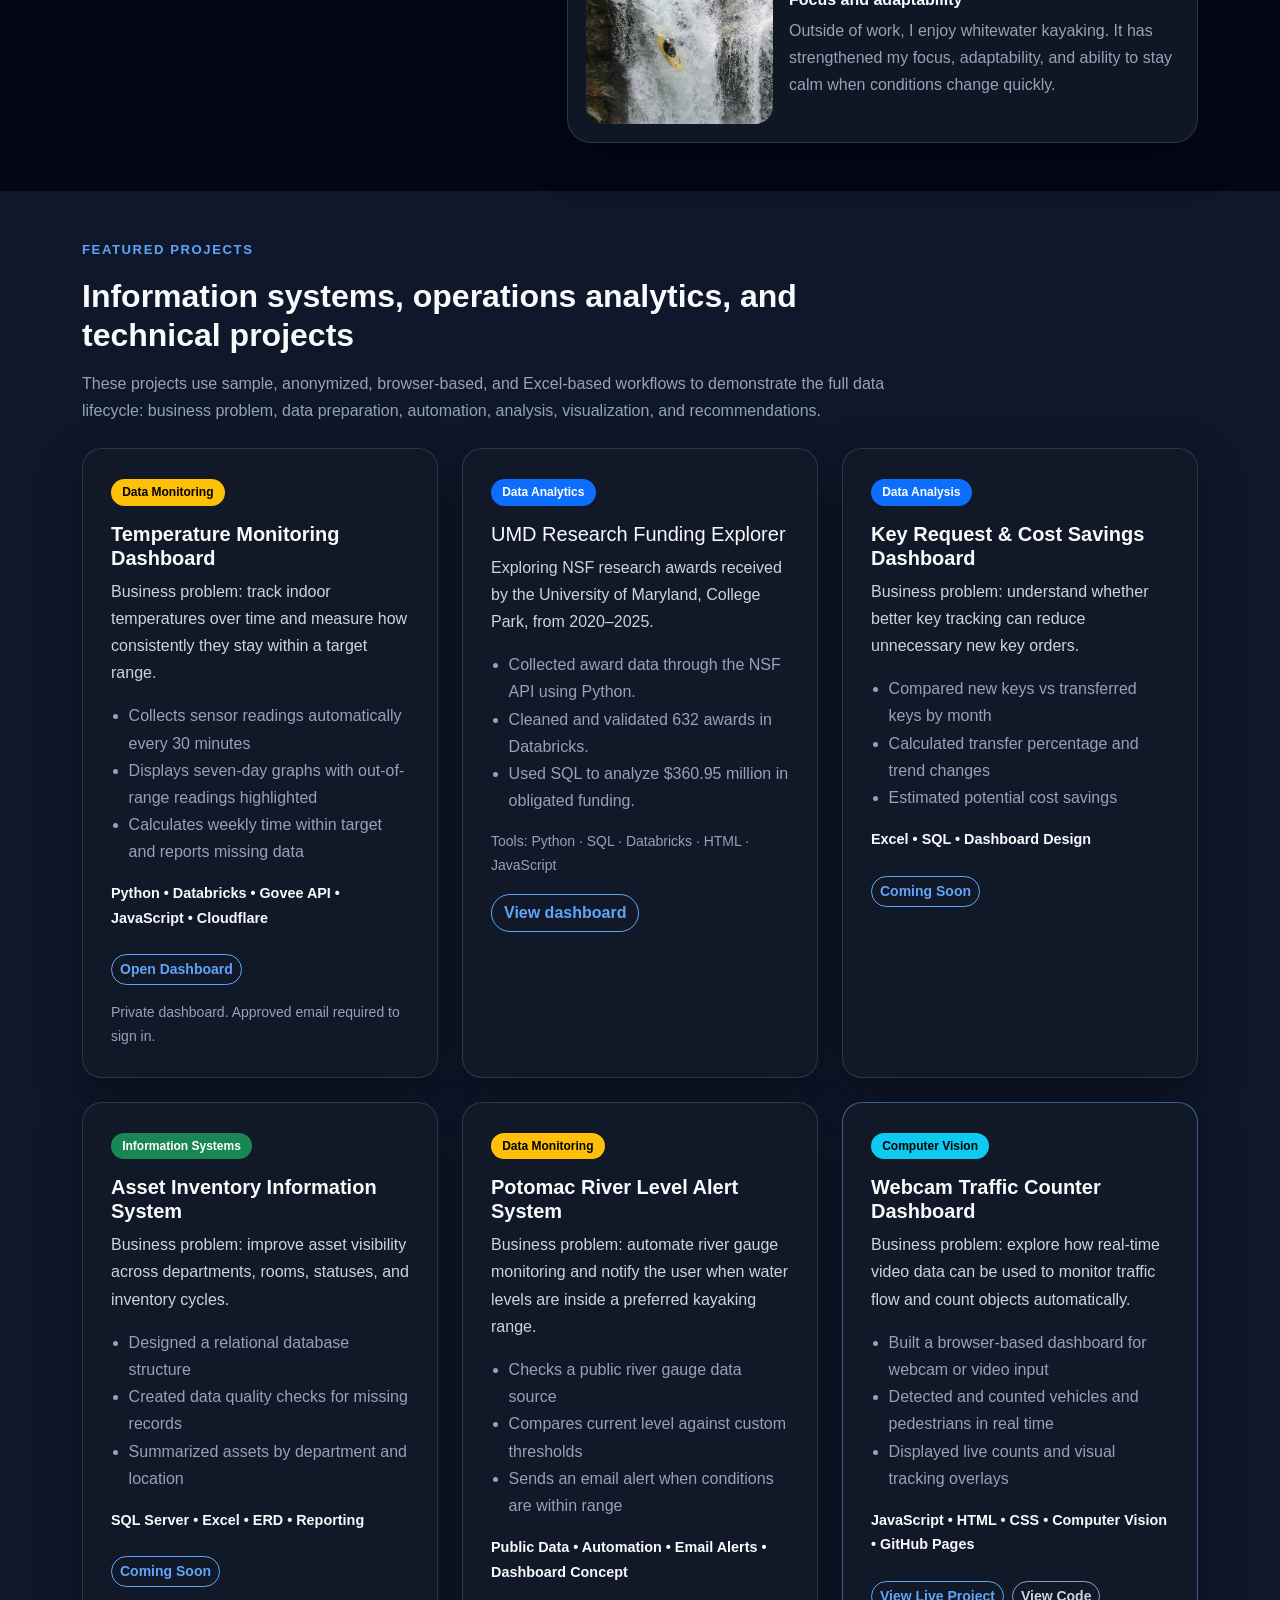
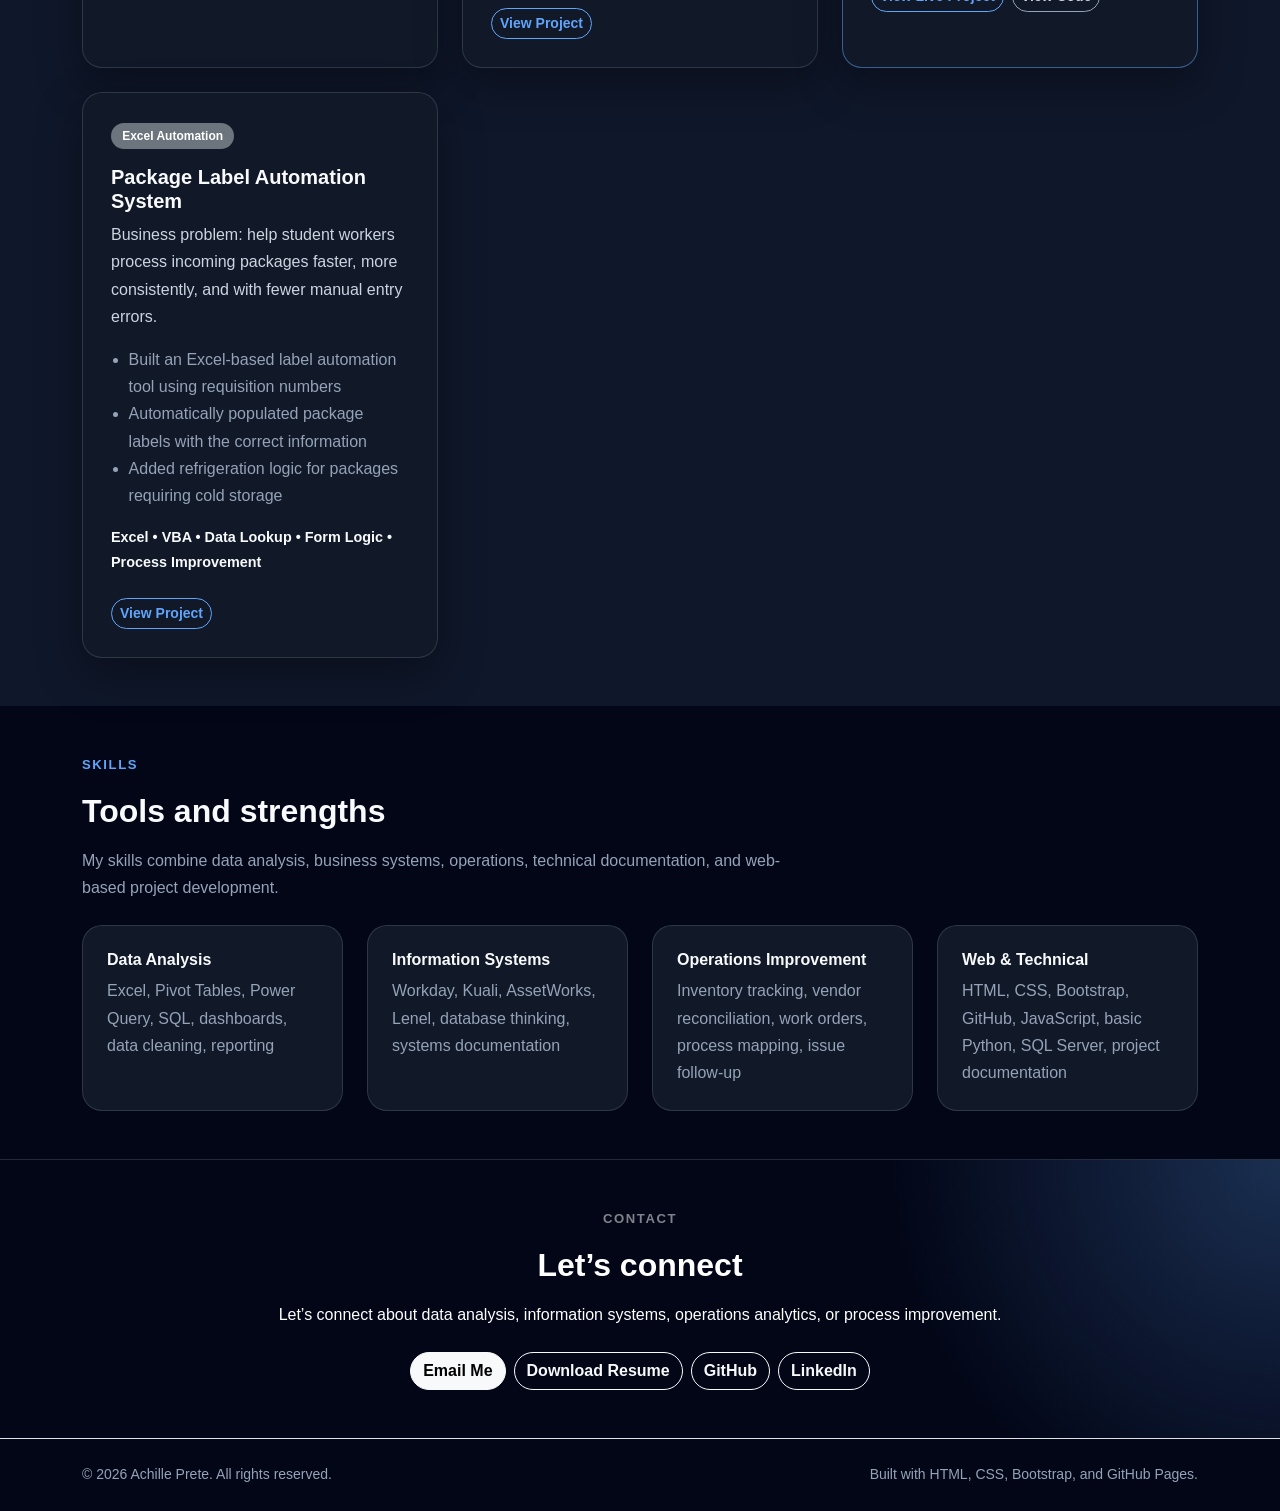
==== commit 0edff37b: "Update index.html Add temperature monitoring project" ====
--- a/index.html
+++ b/index.html
@@ -193,6 +193,42 @@
       </div>
 
       <div class="row g-4">
+<!-- Temperature Monitoring Project -->
+<div class="col-md-6 col-xl-4">
+  <div class="card project-card h-100">
+    <div class="card-body">
+      <span class="badge text-bg-warning mb-3">Data Monitoring</span>
+
+      <h3 class="h5 fw-bold">Temperature Monitoring Dashboard</h3>
+
+      <p class="project-problem">
+        Business problem: track indoor temperatures over time
+        and measure how consistently they stay within a target range.
+      </p>
+
+      <ul class="project-list">
+        <li>Collects sensor readings automatically every 30 minutes</li>
+        <li>Displays seven-day graphs with out-of-range readings highlighted</li>
+        <li>Calculates weekly time within target and reports missing data</li>
+      </ul>
+
+      <p class="tools mb-4">
+        Python • Databricks • Govee API • JavaScript • Cloudflare
+      </p>
+
+      <a href="https://monitor.achilleprete.com/"
+         class="btn btn-outline-primary btn-sm"
+         target="_blank"
+         rel="noopener noreferrer">
+        Open Dashboard
+      </a>
+
+      <p class="small text-muted mt-3 mb-0">
+        Private dashboard. Approved email required to sign in.
+      </p>
+    </div>
+  </div>
+</div>
 <!-- UMD Research Funding Project -->
 <div class="col-md-6 col-xl-4">
   <div class="card project-card h-100">
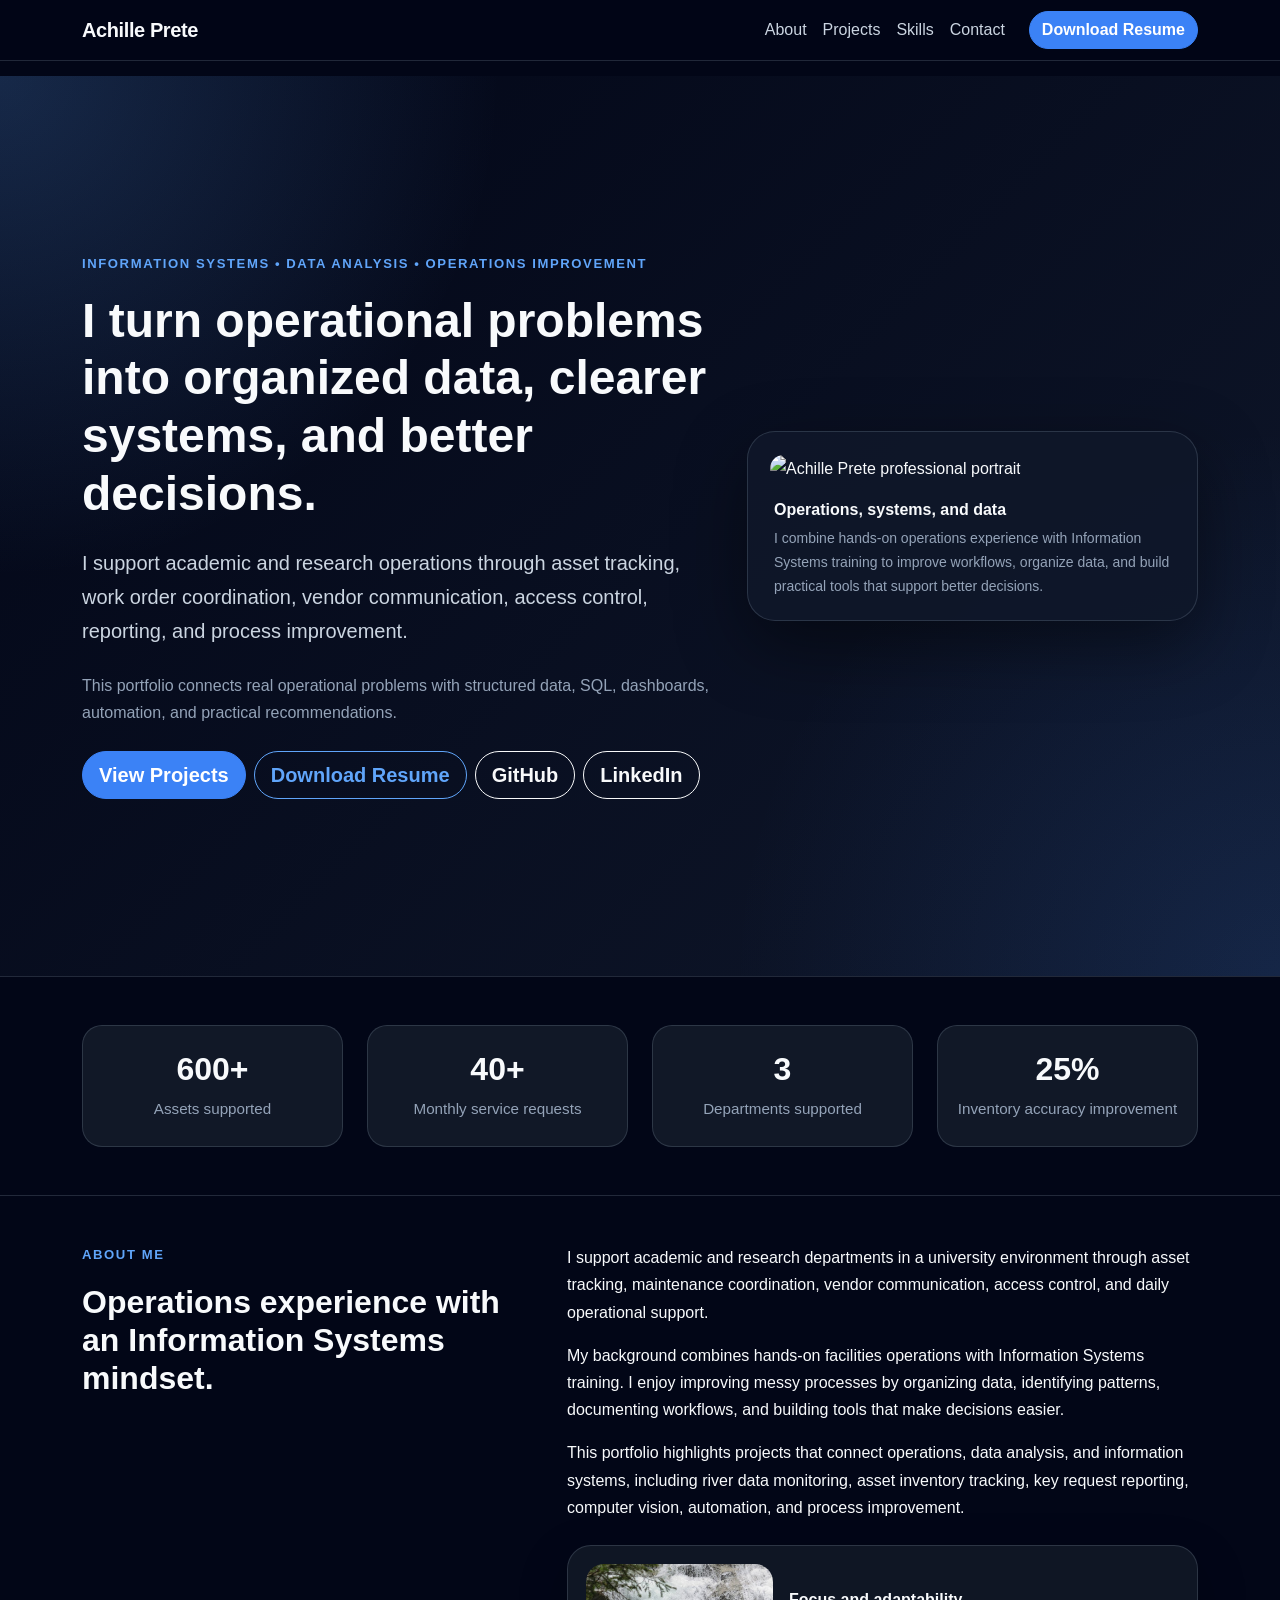
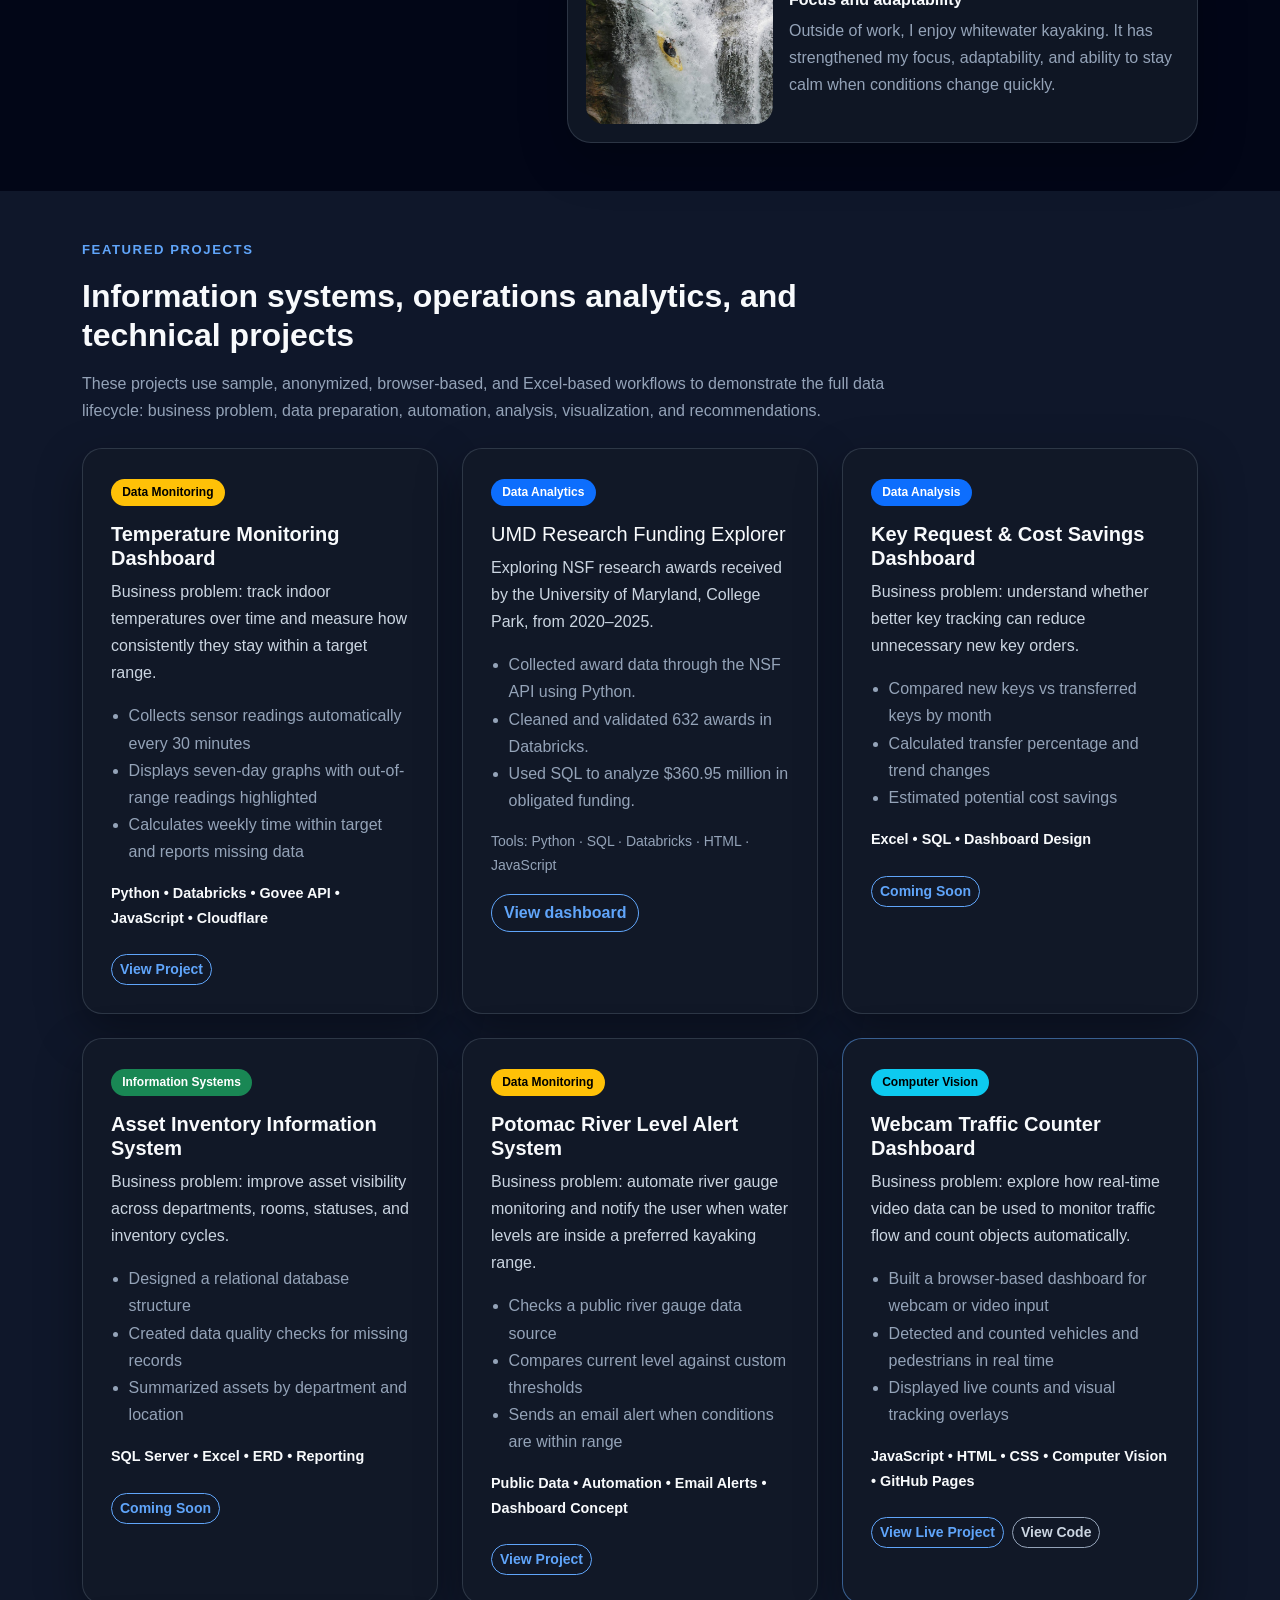
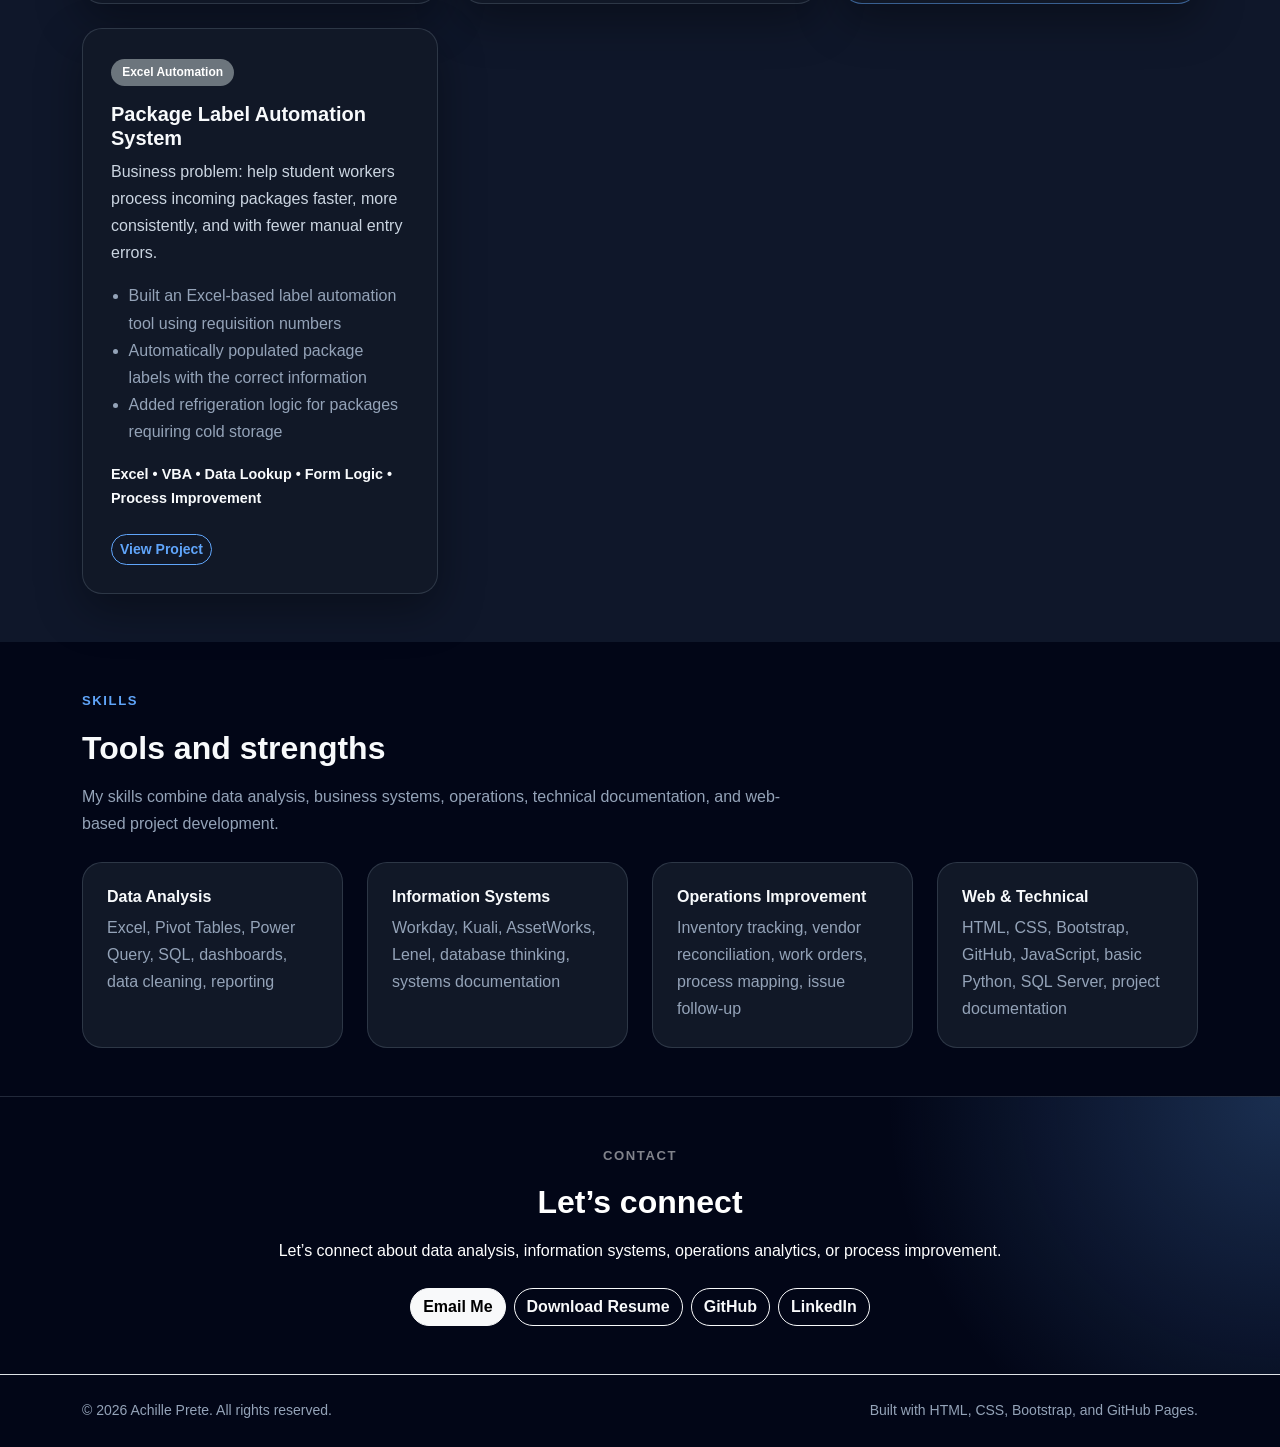
==== commit 5a003576: "Update index.html" ====
--- a/index.html
+++ b/index.html
@@ -216,16 +216,12 @@
         Python • Databricks • Govee API • JavaScript • Cloudflare
       </p>
 
-      <a href="https://monitor.achilleprete.com/"
-         class="btn btn-outline-primary btn-sm"
-         target="_blank"
-         rel="noopener noreferrer">
-        Open Dashboard
-      </a>
-
-      <p class="small text-muted mt-3 mb-0">
-        Private dashboard. Approved email required to sign in.
-      </p>
+      <a href="temperature-monitoring.html"
+   class="btn btn-outline-primary btn-sm">
+  View Project
+</a>
+
+     
     </div>
   </div>
 </div>
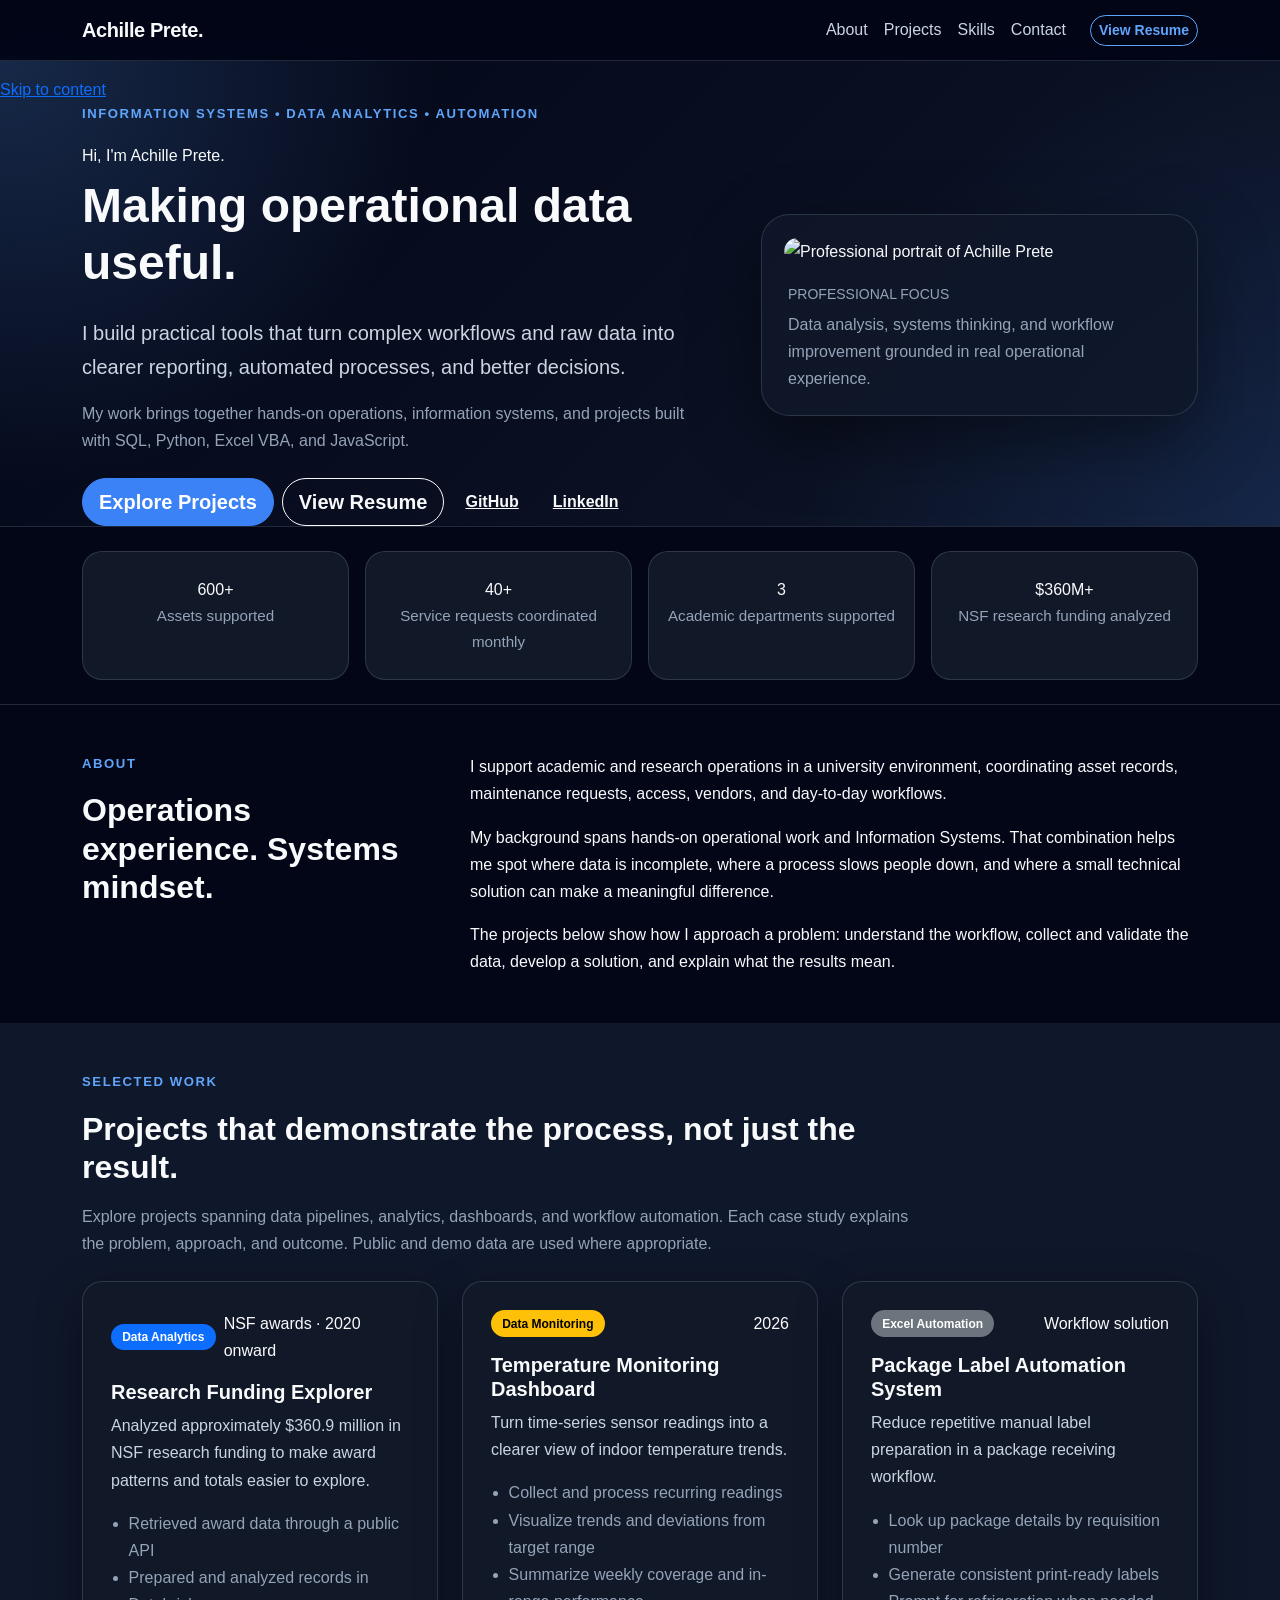
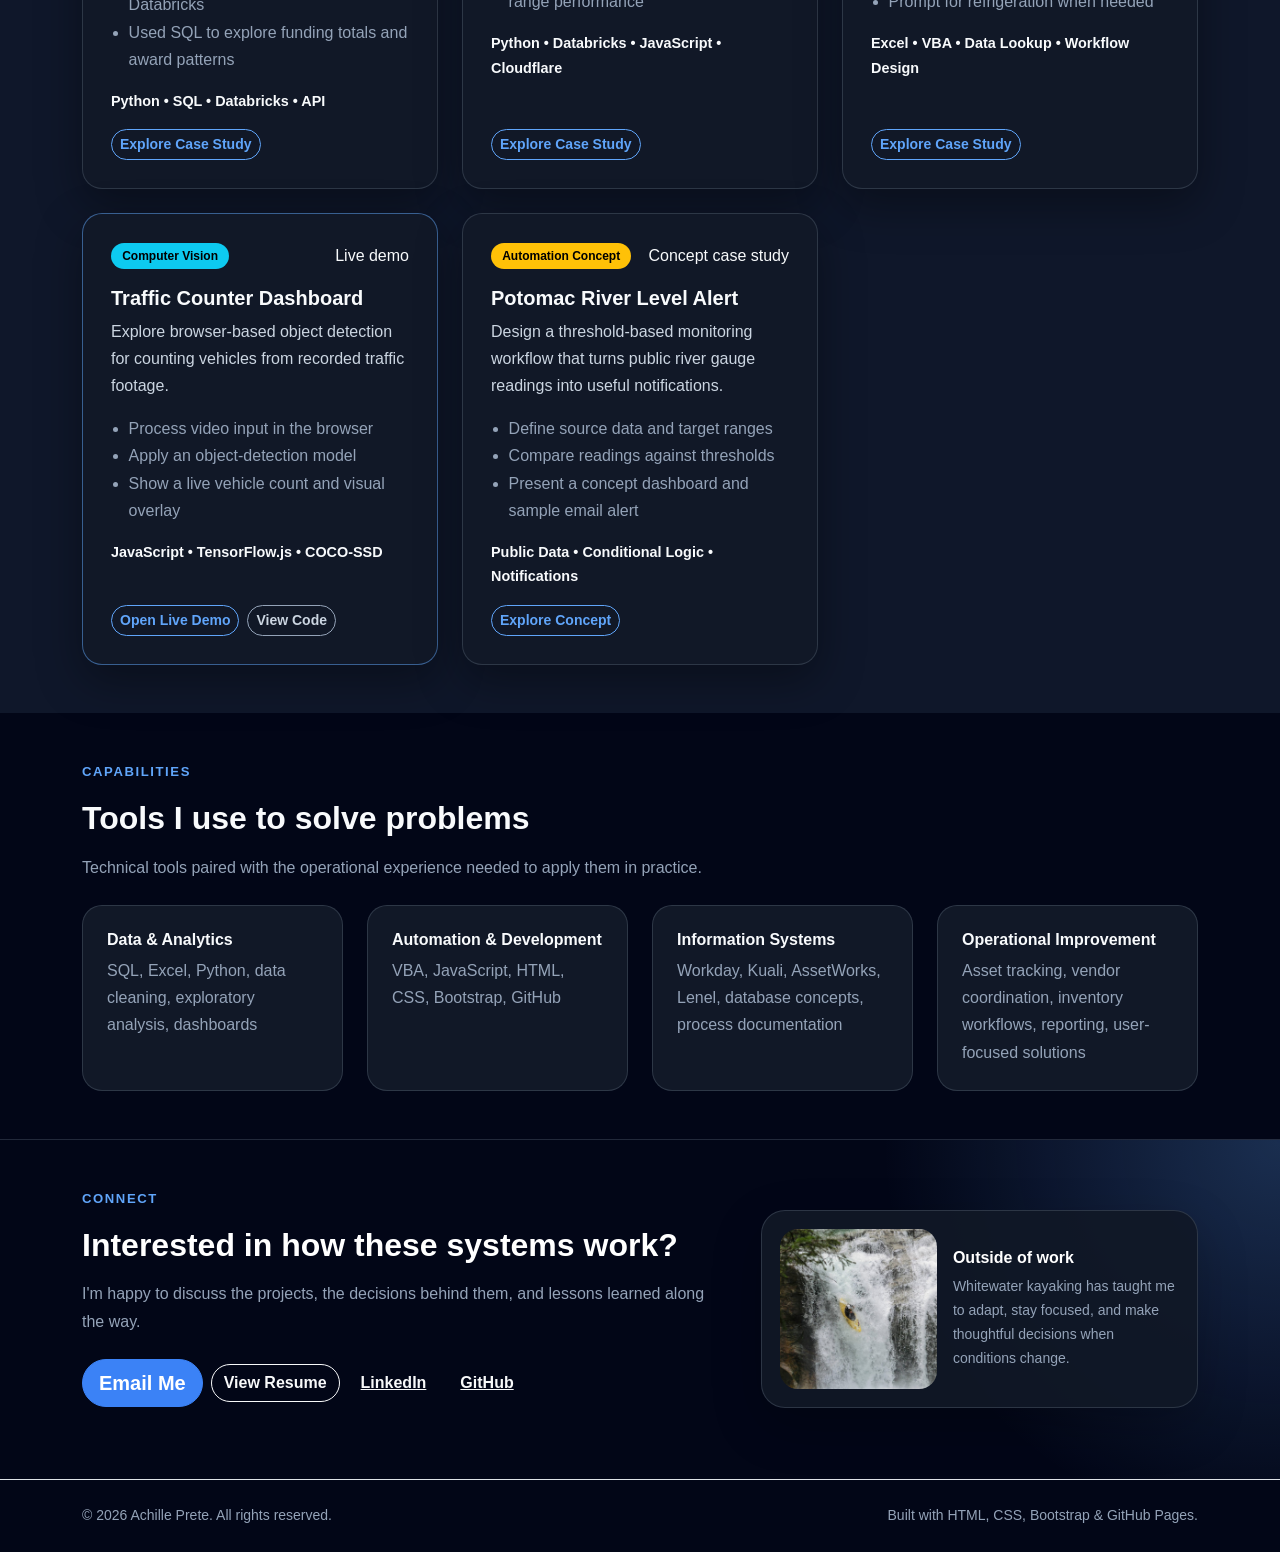
==== commit 5fde70b8: "Update index.html new version" ====
--- a/index.html
+++ b/index.html
@@ -1,495 +1,687 @@
+
 <!doctype html>
 <html lang="en">
 <head>
   <meta charset="utf-8">
   <meta name="viewport" content="width=device-width, initial-scale=1">
-  <title>Achille Prete | Information Systems & Data Analysis Portfolio</title>
-  <meta name="description" content="Achille Prete portfolio focused on Information Systems, Data Analysis, Operations Analytics, SQL, Excel, dashboards, computer vision, and process improvement.">
-
-  <!-- Bootstrap CSS -->
+  <meta name="theme-color" content="#020617">
+
+  <title>Achille Prete | Information Systems &amp; Data Analytics | Maryland</title>
+  <meta name="description" content="Achille Prete builds practical information systems, data analytics, and workflow automation projects using SQL, Python, Excel VBA, and JavaScript in Maryland.">
+
+  <meta property="og:type" content="website">
+  <meta property="og:title" content="Achille Prete | Information Systems &amp; Data Analytics">
+  <meta property="og:description" content="Practical data analysis, monitoring, and automation projects built to solve operational problems.">
+  <meta property="og:url" content="https://achilleprete.com/">
+  <meta property="og:image" content="https://achilleprete.com/assets/img/DSC_5426.jpg">
+
+  <link rel="canonical" href="https://achilleprete.com/">
+
+  <!-- Bootstrap -->
   <link href="https://cdn.jsdelivr.net/npm/bootstrap@5.3.3/dist/css/bootstrap.min.css" rel="stylesheet">
-  
+
   <!-- Custom CSS -->
   <link rel="stylesheet" href="assets/css/styles.css">
 </head>
 
-<body>
+<body id="top">
+
+  <a class="skip-link" href="#main">Skip to content</a>
 
   <!-- Navigation -->
-  <nav class="navbar navbar-expand-lg navbar-dark border-bottom fixed-top">
+  <nav class="navbar navbar-expand-lg navbar-dark border-bottom fixed-top"
+       aria-label="Main navigation">
+
     <div class="container">
-      <a class="navbar-brand fw-bold" href="#">Achille Prete</a>
-
-      <button class="navbar-toggler" type="button" data-bs-toggle="collapse" data-bs-target="#mainNav" aria-controls="mainNav" aria-expanded="false" aria-label="Toggle navigation">
+
+      <a class="navbar-brand fw-bold" href="#top">
+        Achille Prete<span class="brand-dot">.</span>
+      </a>
+
+      <button class="navbar-toggler"
+              type="button"
+              data-bs-toggle="collapse"
+              data-bs-target="#mainNav"
+              aria-controls="mainNav"
+              aria-expanded="false"
+              aria-label="Toggle navigation">
         <span class="navbar-toggler-icon"></span>
       </button>
 
       <div class="collapse navbar-collapse" id="mainNav">
+
         <ul class="navbar-nav ms-auto mb-2 mb-lg-0">
-          <li class="nav-item"><a class="nav-link" href="#about">About</a></li>
-          <li class="nav-item"><a class="nav-link" href="#projects">Projects</a></li>
-          <li class="nav-item"><a class="nav-link" href="#skills">Skills</a></li>
-          <li class="nav-item"><a class="nav-link" href="#contact">Contact</a></li>
+          <li class="nav-item">
+            <a class="nav-link" href="#about">About</a>
+          </li>
+          <li class="nav-item">
+            <a class="nav-link" href="#projects">Projects</a>
+          </li>
+          <li class="nav-item">
+            <a class="nav-link" href="#skills">Skills</a>
+          </li>
+          <li class="nav-item">
+            <a class="nav-link" href="#contact">Contact</a>
+          </li>
         </ul>
 
-        <a class="btn btn-primary ms-lg-3" href="assets/resume/Achille_Prete_Public_Resume.pdf">
-          Download Resume
+        <a class="btn btn-outline-primary btn-sm ms-lg-3"
+           href="assets/resume/Achille_Prete_Public_Resume.pdf"
+           target="_blank"
+           rel="noopener">
+          View Resume
         </a>
+
       </div>
     </div>
   </nav>
 
-  <!-- Hero -->
-  <header class="hero-section">
-    <div class="container">
-      <div class="row align-items-center min-vh-100">
-
-        <div class="col-lg-7">
-          <p class="eyebrow mb-3">
-            Information Systems • Data Analysis • Operations Improvement
-          </p>
-
-          <h1 class="display-5 fw-bold mb-4">
-            I turn operational problems into organized data, clearer systems, and better decisions.
-          </h1>
-
-          <p class="lead mb-4">
-            I support academic and research operations through asset tracking, work order coordination,
-            vendor communication, access control, reporting, and process improvement.
-          </p>
-
-          <p class="hero-summary mb-4">
-            This portfolio connects real operational problems with structured data, SQL, dashboards,
-            automation, and practical recommendations.
-          </p>
-
-          <div class="d-flex flex-wrap gap-2">
-            <a href="#projects" class="btn btn-primary btn-lg">View Projects</a>
-            <a href="assets/resume/Achille_Prete_Public_Resume.pdf" class="btn btn-outline-primary btn-lg">Download Resume</a>
-            <a href="https://github.com/aprete83-dotcom" class="btn btn-outline-light btn-lg" target="_blank" rel="noopener">GitHub</a>
-            <a href="https://www.linkedin.com/in/achilleprete/" class="btn btn-outline-light btn-lg" target="_blank" rel="noopener">LinkedIn</a>
-          </div>
-        </div>
-
-        <div class="col-lg-5 mt-5 mt-lg-0">
-          <div class="profile-card">
-            <img src="assets/img/DSC_5426.jpg" alt="Achille Prete professional portrait" class="profile-photo">
-
-            <div class="profile-note">
-              <h2 class="h6 fw-bold mb-2">Operations, systems, and data</h2>
-              <p class="small mb-0">
-                I combine hands-on operations experience with Information Systems training to improve workflows,
-                organize data, and build practical tools that support better decisions.
+  <main id="main">
+
+    <!-- HERO -->
+    <header class="hero-section portfolio-hero">
+
+      <div class="container">
+        <div class="row align-items-center g-5">
+
+          <div class="col-lg-7">
+
+            <p class="eyebrow mb-3">
+              Information Systems • Data Analytics • Automation
+            </p>
+
+            <p class="hero-intro mb-2">
+              Hi, I'm Achille Prete.
+            </p>
+
+            <h1 class="display-5 fw-bold mb-4">
+              Making operational data useful.
+            </h1>
+
+            <p class="lead mb-3">
+              I build practical tools that turn complex workflows and
+              raw data into clearer reporting, automated processes,
+              and better decisions.
+            </p>
+
+            <p class="hero-summary mb-4">
+              My work brings together hands-on operations, information
+              systems, and projects built with SQL, Python, Excel VBA,
+              and JavaScript.
+            </p>
+
+            <div class="d-flex flex-wrap align-items-center gap-2 hero-actions">
+
+              <a href="#projects" class="btn btn-primary btn-lg">
+                Explore Projects
+              </a>
+
+              <a href="assets/resume/Achille_Prete_Public_Resume.pdf"
+                 class="btn btn-outline-light btn-lg"
+                 target="_blank"
+                 rel="noopener">
+                View Resume
+              </a>
+
+              <a href="https://github.com/aprete83-dotcom"
+                 class="btn btn-link text-light"
+                 target="_blank"
+                 rel="noopener noreferrer">
+                GitHub
+              </a>
+
+              <a href="https://www.linkedin.com/in/achilleprete/"
+                 class="btn btn-link text-light"
+                 target="_blank"
+                 rel="noopener noreferrer">
+                LinkedIn
+              </a>
+
+            </div>
+          </div>
+
+          <!-- Professional Photo -->
+          <div class="col-lg-5">
+
+            <div class="profile-card portfolio-profile">
+
+              <img src="assets/img/DSC_5426.jpg"
+                   alt="Professional portrait of Achille Prete"
+                   class="profile-photo"
+                   fetchpriority="high">
+
+              <div class="profile-note">
+
+                <p class="small text-uppercase profile-caption mb-1">
+                  Professional focus
+                </p>
+
+                <p class="mb-0">
+                  Data analysis, systems thinking, and workflow
+                  improvement grounded in real operational experience.
+                </p>
+
+              </div>
+            </div>
+
+          </div>
+
+        </div>
+      </div>
+    </header>
+
+    <!-- IMPACT -->
+    <section class="impact-section py-4"
+             aria-label="Professional experience at a glance">
+
+      <div class="container">
+        <div class="row g-3 text-center">
+
+          <div class="col-6 col-lg-3">
+            <div class="impact-card">
+              <div class="impact-number">600+</div>
+              <p class="mb-0">Assets supported</p>
+            </div>
+          </div>
+
+          <div class="col-6 col-lg-3">
+            <div class="impact-card">
+              <div class="impact-number">40+</div>
+              <p class="mb-0">Service requests coordinated monthly</p>
+            </div>
+          </div>
+
+          <div class="col-6 col-lg-3">
+            <div class="impact-card">
+              <div class="impact-number">3</div>
+              <p class="mb-0">Academic departments supported</p>
+            </div>
+          </div>
+
+          <div class="col-6 col-lg-3">
+            <div class="impact-card">
+              <div class="impact-number">$360M+</div>
+              <p class="mb-0">NSF research funding analyzed</p>
+            </div>
+          </div>
+
+        </div>
+      </div>
+    </section>
+
+    <!-- ABOUT -->
+    <section id="about" class="py-5 portfolio-section">
+
+      <div class="container">
+        <div class="row g-5 align-items-start">
+
+          <div class="col-lg-4">
+
+            <p class="section-label">About</p>
+
+            <h2 class="fw-bold">
+              Operations experience. Systems mindset.
+            </h2>
+
+          </div>
+
+          <div class="col-lg-8 about-copy">
+
+            <p>
+              I support academic and research operations in a university
+              environment, coordinating asset records, maintenance requests,
+              access, vendors, and day-to-day workflows.
+            </p>
+
+            <p>
+              My background spans hands-on operational work and
+              Information Systems. That combination helps me spot where
+              data is incomplete, where a process slows people down,
+              and where a small technical solution can make a
+              meaningful difference.
+            </p>
+
+            <p class="mb-0">
+              The projects below show how I approach a problem:
+              understand the workflow, collect and validate the data,
+              develop a solution, and explain what the results mean.
+            </p>
+
+          </div>
+
+        </div>
+      </div>
+    </section>
+
+    <!-- PROJECTS -->
+    <section id="projects" class="py-5 project-section portfolio-section">
+
+      <div class="container">
+
+        <div class="row mb-4 align-items-end g-3">
+          <div class="col-lg-9">
+
+            <p class="section-label">Selected Work</p>
+
+            <h2 class="fw-bold mb-3">
+              Projects that demonstrate the process,
+              not just the result.
+            </h2>
+
+            <p class="text-muted mb-0">
+              Explore projects spanning data pipelines, analytics,
+              dashboards, and workflow automation. Each case study
+              explains the problem, approach, and outcome.
+              Public and demo data are used where appropriate.
+            </p>
+
+          </div>
+        </div>
+
+        <div class="row g-4">
+
+          <!-- PROJECT 1: RESEARCH FUNDING -->
+          <div class="col-md-6 col-xl-4">
+
+            <article class="card project-card h-100">
+              <div class="card-body d-flex flex-column">
+
+                <div class="d-flex justify-content-between align-items-center gap-2 mb-3">
+                  <span class="badge text-bg-primary">Data Analytics</span>
+                  <span class="project-meta">NSF awards · 2020 onward</span>
+                </div>
+
+                <h3 class="h5 fw-bold">
+                  Research Funding Explorer
+                </h3>
+
+                <p class="project-problem">
+                  Analyzed approximately $360.9 million in NSF
+                  research funding to make award patterns and
+                  totals easier to explore.
+                </p>
+
+                <ul class="project-list">
+                  <li>Retrieved award data through a public API</li>
+                  <li>Prepared and analyzed records in Databricks</li>
+                  <li>Used SQL to explore funding totals and award patterns</li>
+                </ul>
+
+                <p class="tools">
+                  Python • SQL • Databricks • API
+                </p>
+
+                <div class="mt-auto">
+                  <a href="umd-research-funding.html"
+                     class="btn btn-outline-primary btn-sm">
+                    Explore Case Study
+                  </a>
+                </div>
+
+              </div>
+            </article>
+
+          </div>
+
+          <!-- PROJECT 2: TEMPERATURE MONITORING -->
+          <div class="col-md-6 col-xl-4">
+
+            <article class="card project-card h-100">
+              <div class="card-body d-flex flex-column">
+
+                <div class="d-flex justify-content-between align-items-center gap-2 mb-3">
+                  <span class="badge text-bg-warning">Data Monitoring</span>
+                  <span class="project-meta">2026</span>
+                </div>
+
+                <h3 class="h5 fw-bold">
+                  Temperature Monitoring Dashboard
+                </h3>
+
+                <p class="project-problem">
+                  Turn time-series sensor readings into a clearer
+                  view of indoor temperature trends.
+                </p>
+
+                <ul class="project-list">
+                  <li>Collect and process recurring readings</li>
+                  <li>Visualize trends and deviations from target range</li>
+                  <li>Summarize weekly coverage and in-range performance</li>
+                </ul>
+
+                <p class="tools">
+                  Python • Databricks • JavaScript • Cloudflare
+                </p>
+
+                <div class="mt-auto">
+                  <a href="temperature-monitoring.html"
+                     class="btn btn-outline-primary btn-sm">
+                    Explore Case Study
+                  </a>
+                </div>
+
+              </div>
+            </article>
+
+          </div>
+
+          <!-- PROJECT 3: PACKAGE LABEL AUTOMATION -->
+          <div class="col-md-6 col-xl-4">
+
+            <article class="card project-card h-100">
+              <div class="card-body d-flex flex-column">
+
+                <div class="d-flex justify-content-between align-items-center gap-2 mb-3">
+                  <span class="badge text-bg-secondary">Excel Automation</span>
+                  <span class="project-meta">Workflow solution</span>
+                </div>
+
+                <h3 class="h5 fw-bold">
+                  Package Label Automation System
+                </h3>
+
+                <p class="project-problem">
+                  Reduce repetitive manual label preparation
+                  in a package receiving workflow.
+                </p>
+
+                <ul class="project-list">
+                  <li>Look up package details by requisition number</li>
+                  <li>Generate consistent print-ready labels</li>
+                  <li>Prompt for refrigeration when needed</li>
+                </ul>
+
+                <p class="tools">
+                  Excel • VBA • Data Lookup • Workflow Design
+                </p>
+
+                <div class="mt-auto">
+                  <a href="package-label-automation.html"
+                     class="btn btn-outline-primary btn-sm">
+                    Explore Case Study
+                  </a>
+                </div>
+
+              </div>
+            </article>
+
+          </div>
+
+          <!-- PROJECT 4: TRAFFIC COUNTER -->
+          <div class="col-md-6 col-xl-4">
+
+            <article class="card project-card h-100 featured-project">
+              <div class="card-body d-flex flex-column">
+
+                <div class="d-flex justify-content-between align-items-center gap-2 mb-3">
+                  <span class="badge text-bg-info">Computer Vision</span>
+                  <span class="project-meta">Live demo</span>
+                </div>
+
+                <h3 class="h5 fw-bold">
+                  Traffic Counter Dashboard
+                </h3>
+
+                <p class="project-problem">
+                  Explore browser-based object detection for
+                  counting vehicles from recorded traffic footage.
+                </p>
+
+                <ul class="project-list">
+                  <li>Process video input in the browser</li>
+                  <li>Apply an object-detection model</li>
+                  <li>Show a live vehicle count and visual overlay</li>
+                </ul>
+
+                <p class="tools">
+                  JavaScript • TensorFlow.js • COCO-SSD
+                </p>
+
+                <div class="mt-auto d-flex flex-wrap gap-2">
+
+                  <a href="https://aprete83-dotcom.github.io/traffic-counter-app/"
+                     class="btn btn-outline-primary btn-sm"
+                     target="_blank"
+                     rel="noopener noreferrer">
+                    Open Live Demo
+                  </a>
+
+                  <a href="https://github.com/aprete83-dotcom/traffic-counter-app"
+                     class="btn btn-outline-secondary btn-sm"
+                     target="_blank"
+                     rel="noopener noreferrer">
+                    View Code
+                  </a>
+
+                </div>
+
+              </div>
+            </article>
+
+          </div>
+
+          <!-- PROJECT 5: POTOMAC RIVER ALERT -->
+          <div class="col-md-6 col-xl-4">
+
+            <article class="card project-card h-100">
+              <div class="card-body d-flex flex-column">
+
+                <div class="d-flex justify-content-between align-items-center gap-2 mb-3">
+                  <span class="badge text-bg-warning">Automation Concept</span>
+                  <span class="project-meta">Concept case study</span>
+                </div>
+
+                <h3 class="h5 fw-bold">
+                  Potomac River Level Alert
+                </h3>
+
+                <p class="project-problem">
+                  Design a threshold-based monitoring workflow
+                  that turns public river gauge readings
+                  into useful notifications.
+                </p>
+
+                <ul class="project-list">
+                  <li>Define source data and target ranges</li>
+                  <li>Compare readings against thresholds</li>
+                  <li>Present a concept dashboard and sample email alert</li>
+                </ul>
+
+                <p class="tools">
+                  Public Data • Conditional Logic • Notifications
+                </p>
+
+                <div class="mt-auto">
+                  <a href="potomac-river-alert.html"
+                     class="btn btn-outline-primary btn-sm">
+                    Explore Concept
+                  </a>
+                </div>
+
+              </div>
+            </article>
+
+          </div>
+
+        </div>
+      </div>
+    </section>
+
+    <!-- SKILLS -->
+    <section id="skills" class="py-5 portfolio-section">
+
+      <div class="container">
+
+        <div class="row mb-4">
+          <div class="col-lg-8">
+
+            <p class="section-label">Capabilities</p>
+
+            <h2 class="fw-bold mb-3">
+              Tools I use to solve problems
+            </h2>
+
+            <p class="text-muted mb-0">
+              Technical tools paired with the operational
+              experience needed to apply them in practice.
+            </p>
+
+          </div>
+        </div>
+
+        <div class="row g-4">
+
+          <div class="col-md-6 col-xl-3">
+            <div class="skill-card h-100">
+              <h3 class="h6 fw-bold">Data &amp; Analytics</h3>
+              <p class="text-muted mb-0">
+                SQL, Excel, Python, data cleaning,
+                exploratory analysis, dashboards
               </p>
             </div>
           </div>
-        </div>
-
+
+          <div class="col-md-6 col-xl-3">
+            <div class="skill-card h-100">
+              <h3 class="h6 fw-bold">Automation &amp; Development</h3>
+              <p class="text-muted mb-0">
+                VBA, JavaScript, HTML, CSS,
+                Bootstrap, GitHub
+              </p>
+            </div>
+          </div>
+
+          <div class="col-md-6 col-xl-3">
+            <div class="skill-card h-100">
+              <h3 class="h6 fw-bold">Information Systems</h3>
+              <p class="text-muted mb-0">
+                Workday, Kuali, AssetWorks, Lenel,
+                database concepts, process documentation
+              </p>
+            </div>
+          </div>
+
+          <div class="col-md-6 col-xl-3">
+            <div class="skill-card h-100">
+              <h3 class="h6 fw-bold">Operational Improvement</h3>
+              <p class="text-muted mb-0">
+                Asset tracking, vendor coordination,
+                inventory workflows, reporting,
+                user-focused solutions
+              </p>
+            </div>
+          </div>
+
+        </div>
       </div>
-    </div>
-  </header>
-
-  <!-- Impact -->
-  <section class="impact-section py-5">
-    <div class="container">
-      <div class="row text-center g-4">
-
-        <div class="col-6 col-md-3">
-          <div class="impact-card">
-            <h2 class="fw-bold">600+</h2>
-            <p class="mb-0">Assets supported</p>
-          </div>
-        </div>
-
-        <div class="col-6 col-md-3">
-          <div class="impact-card">
-            <h2 class="fw-bold">40+</h2>
-            <p class="mb-0">Monthly service requests</p>
-          </div>
-        </div>
-
-        <div class="col-6 col-md-3">
-          <div class="impact-card">
-            <h2 class="fw-bold">3</h2>
-            <p class="mb-0">Departments supported</p>
-          </div>
-        </div>
-
-        <div class="col-6 col-md-3">
-          <div class="impact-card">
-            <h2 class="fw-bold">25%</h2>
-            <p class="mb-0">Inventory accuracy improvement</p>
-          </div>
-        </div>
-
+    </section>
+
+    <!-- CONTACT -->
+    <section id="contact" class="contact-section py-5 portfolio-section">
+
+      <div class="container">
+        <div class="row g-5 align-items-center">
+
+          <div class="col-lg-7">
+
+            <p class="section-label">Connect</p>
+
+            <h2 class="fw-bold mb-3">
+              Interested in how these systems work?
+            </h2>
+
+            <p class="mb-4 text-muted">
+              I'm happy to discuss the projects, the decisions
+              behind them, and lessons learned along the way.
+            </p>
+
+            <div class="d-flex flex-wrap align-items-center gap-2 mb-4">
+
+              <a href="mailto:achille@achilleprete.com"
+                 class="btn btn-primary btn-lg">
+                Email Me
+              </a>
+
+              <a href="assets/resume/Achille_Prete_Public_Resume.pdf"
+                 class="btn btn-outline-light"
+                 target="_blank"
+                 rel="noopener">
+                View Resume
+              </a>
+
+              <a href="https://www.linkedin.com/in/achilleprete/"
+                 class="btn btn-link text-light"
+                 target="_blank"
+                 rel="noopener noreferrer">
+                LinkedIn
+              </a>
+
+              <a href="https://github.com/aprete83-dotcom"
+                 class="btn btn-link text-light"
+                 target="_blank"
+                 rel="noopener noreferrer">
+                GitHub
+              </a>
+
+            </div>
+
+          </div>
+
+          <!-- Kayaking Photo -->
+          <div class="col-lg-5">
+
+            <div class="personal-card">
+              <div class="row g-3 align-items-center">
+
+                <div class="col-sm-5">
+
+                  <img src="assets/img/achille-kayaking.jpg"
+                       alt="Achille whitewater kayaking"
+                       class="personal-photo"
+                       loading="lazy">
+
+                </div>
+
+                <div class="col-sm-7">
+
+                  <h3 class="h6 fw-bold mb-2">
+                    Outside of work
+                  </h3>
+
+                  <p class="small text-muted mb-0">
+                    Whitewater kayaking has taught me to adapt,
+                    stay focused, and make thoughtful decisions
+                    when conditions change.
+                  </p>
+
+                </div>
+
+              </div>
+            </div>
+
+          </div>
+
+        </div>
       </div>
-    </div>
-  </section>
-
-  <!-- About -->
-  <section id="about" class="py-5">
-    <div class="container">
-      <div class="row align-items-start g-5">
-
-        <div class="col-lg-5">
-          <p class="section-label">About Me</p>
-          <h2 class="fw-bold mb-3">
-            Operations experience with an Information Systems mindset.
-          </h2>
-        </div>
-
-        <div class="col-lg-7">
-          <p>
-            I support academic and research departments in a university environment through asset tracking,
-            maintenance coordination, vendor communication, access control, and daily operational support.
-          </p>
-
-          <p>
-            My background combines hands-on facilities operations with Information Systems training. I enjoy
-            improving messy processes by organizing data, identifying patterns, documenting workflows, and
-            building tools that make decisions easier.
-          </p>
-
-          <p>
-            This portfolio highlights projects that connect operations, data analysis, and information systems,
-            including river data monitoring, asset inventory tracking, key request reporting, computer vision,
-            automation, and process improvement.
-          </p>
-
-          <div class="personal-card mt-4">
-            <div class="row g-3 align-items-center">
-              <div class="col-md-4">
-                <img src="assets/img/achille-kayaking.jpg" alt="Achille Prete whitewater kayaking" class="personal-photo">
-              </div>
-
-              <div class="col-md-8">
-                <h3 class="h6 fw-bold mb-2">Focus and adaptability</h3>
-                <p class="text-muted mb-0">
-                  Outside of work, I enjoy whitewater kayaking. It has strengthened my focus,
-                  adaptability, and ability to stay calm when conditions change quickly.
-                </p>
-              </div>
-            </div>
-          </div>
-        </div>
-
-      </div>
-    </div>
-  </section>
-
-  <!-- Projects -->
-  <section id="projects" class="py-5 project-section">
-    <div class="container">
-
-      <div class="row mb-4">
-        <div class="col-lg-9">
-          <p class="section-label">Featured Projects</p>
-          <h2 class="fw-bold mb-3">Information systems, operations analytics, and technical projects</h2>
-          <p class="text-muted mb-0">
-            These projects use sample, anonymized, browser-based, and Excel-based workflows to demonstrate the full data lifecycle:
-            business problem, data preparation, automation, analysis, visualization, and recommendations.
-          </p>
-        </div>
-      </div>
-
-      <div class="row g-4">
-<!-- Temperature Monitoring Project -->
-<div class="col-md-6 col-xl-4">
-  <div class="card project-card h-100">
-    <div class="card-body">
-      <span class="badge text-bg-warning mb-3">Data Monitoring</span>
-
-      <h3 class="h5 fw-bold">Temperature Monitoring Dashboard</h3>
-
-      <p class="project-problem">
-        Business problem: track indoor temperatures over time
-        and measure how consistently they stay within a target range.
-      </p>
-
-      <ul class="project-list">
-        <li>Collects sensor readings automatically every 30 minutes</li>
-        <li>Displays seven-day graphs with out-of-range readings highlighted</li>
-        <li>Calculates weekly time within target and reports missing data</li>
-      </ul>
-
-      <p class="tools mb-4">
-        Python • Databricks • Govee API • JavaScript • Cloudflare
-      </p>
-
-      <a href="temperature-monitoring.html"
-   class="btn btn-outline-primary btn-sm">
-  View Project
-</a>
-
-     
-    </div>
-  </div>
-</div>
-<!-- UMD Research Funding Project -->
-<div class="col-md-6 col-xl-4">
-  <div class="card project-card h-100">
-    <div class="card-body">
-      <span class="badge bg-primary mb-3">Data Analytics</span>
-
-      <h3 class="h5">UMD Research Funding Explorer</h3>
-
-      <p class="project-problem">
-        Exploring NSF research awards received by the University
-        of Maryland, College Park, from 2020–2025.
-      </p>
-
-      <ul class="project-list">
-        <li>Collected award data through the NSF API using Python.</li>
-        <li>Cleaned and validated 632 awards in Databricks.</li>
-        <li>Used SQL to analyze $360.95 million in obligated funding.</li>
-      </ul>
-
-      <p class="small text-muted">
-        Tools: Python · SQL · Databricks · HTML · JavaScript
-      </p>
-
-      <a href="umd-research-funding.html"
-   class="btn btn-outline-primary">
-  View dashboard
-</a>
-    </div>
-  </div>
-</div>
-        <!-- Project 1 -->
-        <div class="col-md-6 col-xl-4">
-          <div class="card project-card h-100">
-            <div class="card-body">
-              <span class="badge text-bg-primary mb-3">Data Analysis</span>
-
-              <h3 class="h5 fw-bold">Key Request & Cost Savings Dashboard</h3>
-
-              <p class="project-problem">
-                Business problem: understand whether better key tracking can reduce unnecessary new key orders.
-              </p>
-
-              <ul class="project-list">
-                <li>Compared new keys vs transferred keys by month</li>
-                <li>Calculated transfer percentage and trend changes</li>
-                <li>Estimated potential cost savings</li>
-              </ul>
-
-              <p class="tools mb-4">Excel • SQL • Dashboard Design</p>
-
-              <a href="#" class="btn btn-outline-primary btn-sm">Coming Soon</a>
-            </div>
-          </div>
-        </div>
-
-        <!-- Project 2 -->
-        <div class="col-md-6 col-xl-4">
-          <div class="card project-card h-100">
-            <div class="card-body">
-              <span class="badge text-bg-success mb-3">Information Systems</span>
-
-              <h3 class="h5 fw-bold">Asset Inventory Information System</h3>
-
-              <p class="project-problem">
-                Business problem: improve asset visibility across departments, rooms, statuses, and inventory cycles.
-              </p>
-
-              <ul class="project-list">
-                <li>Designed a relational database structure</li>
-                <li>Created data quality checks for missing records</li>
-                <li>Summarized assets by department and location</li>
-              </ul>
-
-              <p class="tools mb-4">SQL Server • Excel • ERD • Reporting</p>
-
-              <a href="#" class="btn btn-outline-primary btn-sm">Coming Soon</a>
-            </div>
-          </div>
-        </div>
-
-        <!-- Project 3 -->
-        <div class="col-md-6 col-xl-4">
-          <div class="card project-card h-100">
-            <div class="card-body">
-              <span class="badge text-bg-warning mb-3">Data Monitoring</span>
-
-              <h3 class="h5 fw-bold">Potomac River Level Alert System</h3>
-
-              <p class="project-problem">
-                Business problem: automate river gauge monitoring and notify the user when water levels are inside a preferred kayaking range.
-              </p>
-
-              <ul class="project-list">
-                <li>Checks a public river gauge data source</li>
-                <li>Compares current level against custom thresholds</li>
-                <li>Sends an email alert when conditions are within range</li>
-              </ul>
-
-              <p class="tools mb-4">Public Data • Automation • Email Alerts • Dashboard Concept</p>
-
-              <a href="potomac-river-alert.html" class="btn btn-outline-primary btn-sm">View Project</a>
-            </div>
-          </div>
-        </div>
-
-        <!-- Project 4 -->
-        <div class="col-md-6 col-xl-4">
-          <div class="card project-card h-100 featured-project">
-            <div class="card-body">
-              <span class="badge text-bg-info mb-3">Computer Vision</span>
-
-              <h3 class="h5 fw-bold">Webcam Traffic Counter Dashboard</h3>
-
-              <p class="project-problem">
-                Business problem: explore how real-time video data can be used to monitor traffic flow and count objects automatically.
-              </p>
-
-              <ul class="project-list">
-                <li>Built a browser-based dashboard for webcam or video input</li>
-                <li>Detected and counted vehicles and pedestrians in real time</li>
-                <li>Displayed live counts and visual tracking overlays</li>
-              </ul>
-
-              <p class="tools mb-4">
-                JavaScript • HTML • CSS • Computer Vision • GitHub Pages
-              </p>
-
-              <div class="d-flex flex-wrap gap-2">
-                <a href="https://aprete83-dotcom.github.io/traffic-counter-app/" 
-                   class="btn btn-outline-primary btn-sm" 
-                   target="_blank" 
-                   rel="noopener">
-                  View Live Project
-                </a>
-
-                <a href="https://github.com/aprete83-dotcom/traffic-counter-app" 
-                   class="btn btn-outline-secondary btn-sm" 
-                   target="_blank" 
-                   rel="noopener">
-                  View Code
-                </a>
-              </div>
-            </div>
-          </div>
-        </div>
-
-        <!-- Project 5 -->
-        <div class="col-md-6 col-xl-4">
-          <div class="card project-card h-100">
-            <div class="card-body">
-              <span class="badge text-bg-secondary mb-3">Excel Automation</span>
-
-              <h3 class="h5 fw-bold">Package Label Automation System</h3>
-
-              <p class="project-problem">
-                Business problem: help student workers process incoming packages faster, more consistently, and with fewer manual entry errors.
-              </p>
-
-              <ul class="project-list">
-                <li>Built an Excel-based label automation tool using requisition numbers</li>
-                <li>Automatically populated package labels with the correct information</li>
-                <li>Added refrigeration logic for packages requiring cold storage</li>
-              </ul>
-
-              <p class="tools mb-4">
-                Excel • VBA • Data Lookup • Form Logic • Process Improvement
-              </p>
-
-              <a href="package-label-automation.html" class="btn btn-outline-primary btn-sm">View Project</a>
-            </div>
-          </div>
-        </div>
-
-      </div>
-    </div>
-  </section>
-
-  <!-- Skills -->
-  <section id="skills" class="py-5">
-    <div class="container">
-
-      <div class="row mb-4">
-        <div class="col-lg-8">
-          <p class="section-label">Skills</p>
-          <h2 class="fw-bold mb-3">Tools and strengths</h2>
-          <p class="text-muted mb-0">
-            My skills combine data analysis, business systems, operations, technical documentation, and web-based project development.
-          </p>
-        </div>
-      </div>
-
-      <div class="row g-4">
-
-        <div class="col-md-3">
-          <div class="skill-card h-100">
-            <h3 class="h6 fw-bold">Data Analysis</h3>
-            <p class="text-muted mb-0">
-              Excel, Pivot Tables, Power Query, SQL, dashboards, data cleaning, reporting
-            </p>
-          </div>
-        </div>
-
-        <div class="col-md-3">
-          <div class="skill-card h-100">
-            <h3 class="h6 fw-bold">Information Systems</h3>
-            <p class="text-muted mb-0">
-              Workday, Kuali, AssetWorks, Lenel, database thinking, systems documentation
-            </p>
-          </div>
-        </div>
-
-        <div class="col-md-3">
-          <div class="skill-card h-100">
-            <h3 class="h6 fw-bold">Operations Improvement</h3>
-            <p class="text-muted mb-0">
-              Inventory tracking, vendor reconciliation, work orders, process mapping, issue follow-up
-            </p>
-          </div>
-        </div>
-
-        <div class="col-md-3">
-          <div class="skill-card h-100">
-            <h3 class="h6 fw-bold">Web & Technical</h3>
-            <p class="text-muted mb-0">
-              HTML, CSS, Bootstrap, GitHub, JavaScript, basic Python, SQL Server, project documentation
-            </p>
-          </div>
-        </div>
-
-      </div>
-    </div>
-  </section>
-
-  <!-- Contact -->
-  <section id="contact" class="contact-section py-5">
-    <div class="container text-center">
-
-      <p class="section-label text-white-50">Contact</p>
-      <h2 class="fw-bold mb-3">Let’s connect</h2>
-
-      <p class="mb-4">
-        Let’s connect about data analysis, information systems, operations analytics, or process improvement.
-      </p>
-
-      <div class="d-flex justify-content-center flex-wrap gap-2">
-        <a href="mailto:achille@achilleprete.com" class="btn btn-light">Email Me</a>
-        <a href="assets/resume/Achille_Prete_Public_Resume.pdf" class="btn btn-outline-light">Download Resume</a>
-        <a href="https://github.com/aprete83-dotcom" class="btn btn-outline-light" target="_blank" rel="noopener">GitHub</a>
-        <a href="https://www.linkedin.com/in/achilleprete/" class="btn btn-outline-light" target="_blank" rel="noopener">LinkedIn</a>
-      </div>
-
-    </div>
-  </section>
-
-  <!-- Footer -->
+    </section>
+
+  </main>
+
+  <!-- FOOTER -->
   <footer class="py-4 border-top">
-    <div class="container d-flex flex-column flex-md-row justify-content-between align-items-center gap-2">
+
+    <div class="container d-flex flex-column flex-md-row justify-content-between gap-2 align-items-center">
+
       <p class="small mb-0">
         &copy; 2026 Achille Prete. All rights reserved.
       </p>
 
       <p class="small mb-0">
-        Built with HTML, CSS, Bootstrap, and GitHub Pages.
+        Built with HTML, CSS, Bootstrap &amp; GitHub Pages.
       </p>
+
     </div>
+
   </footer>
 
   <!-- Bootstrap JS -->
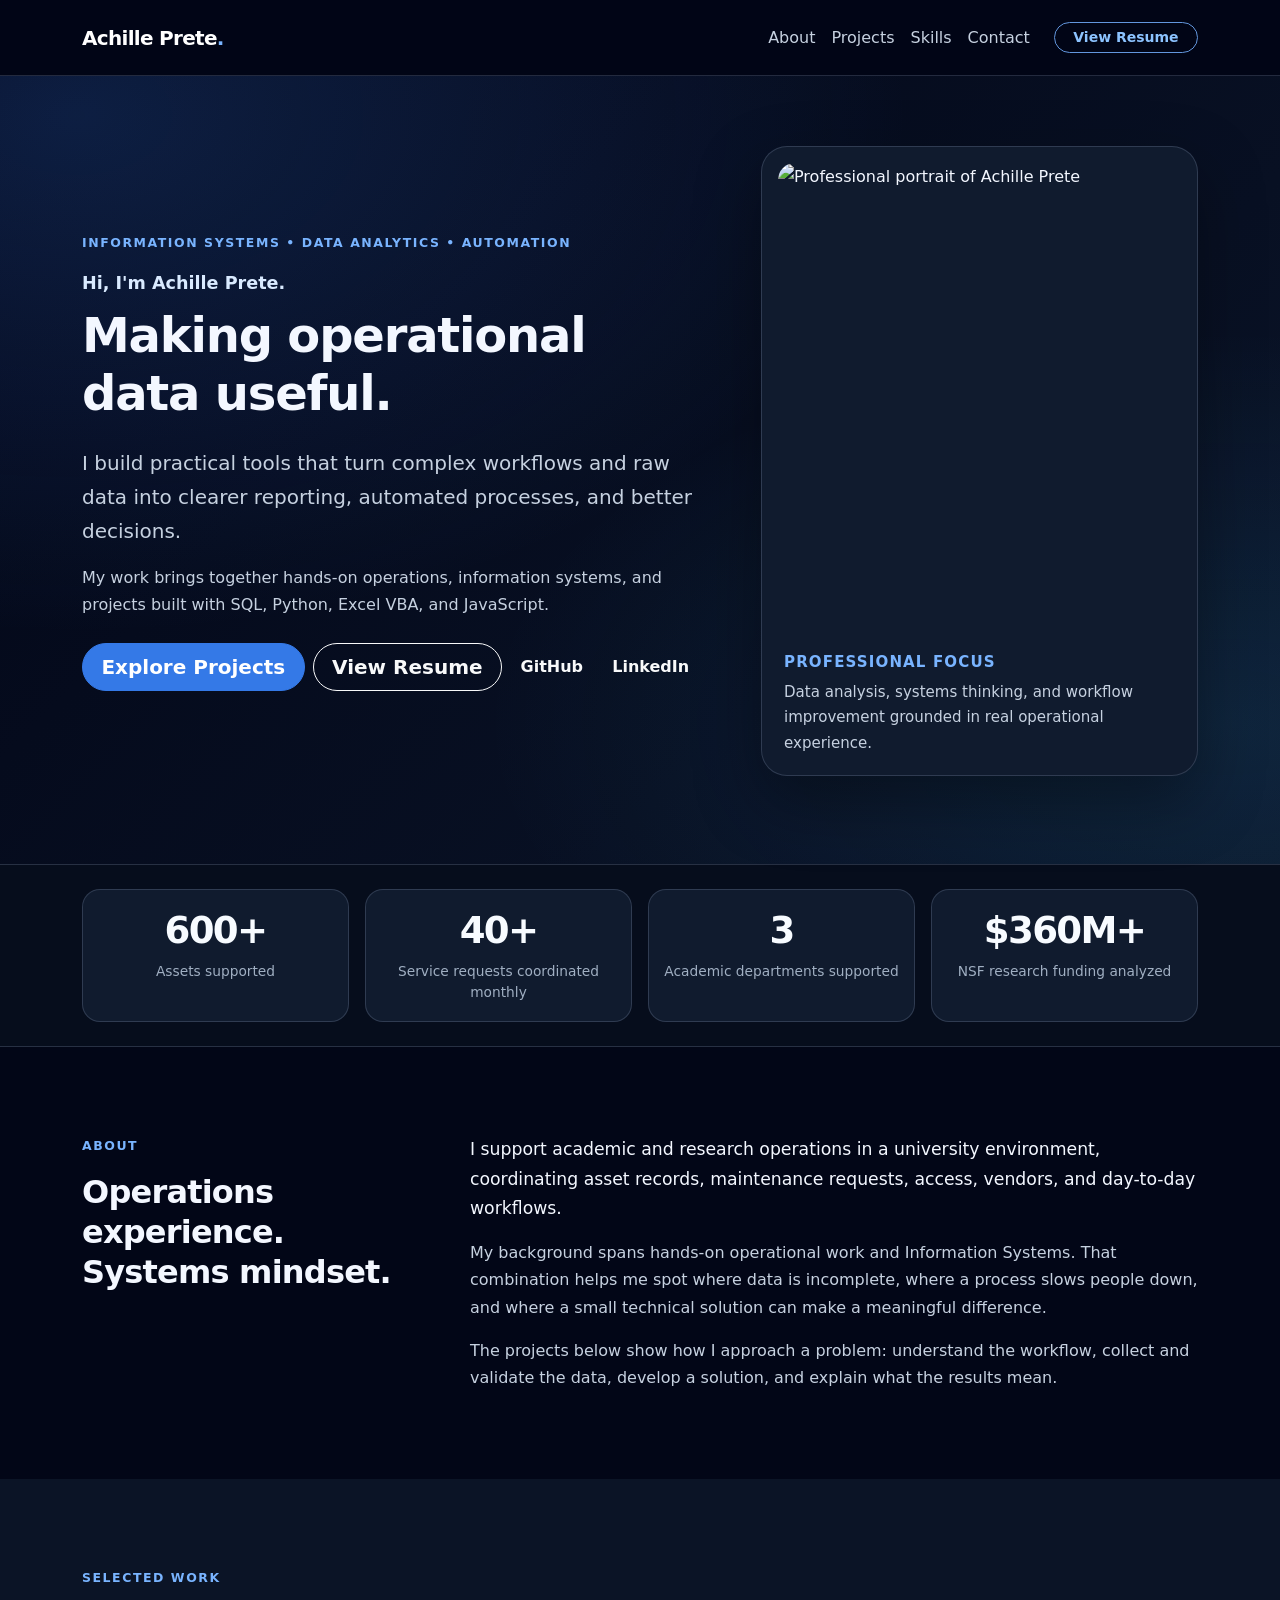
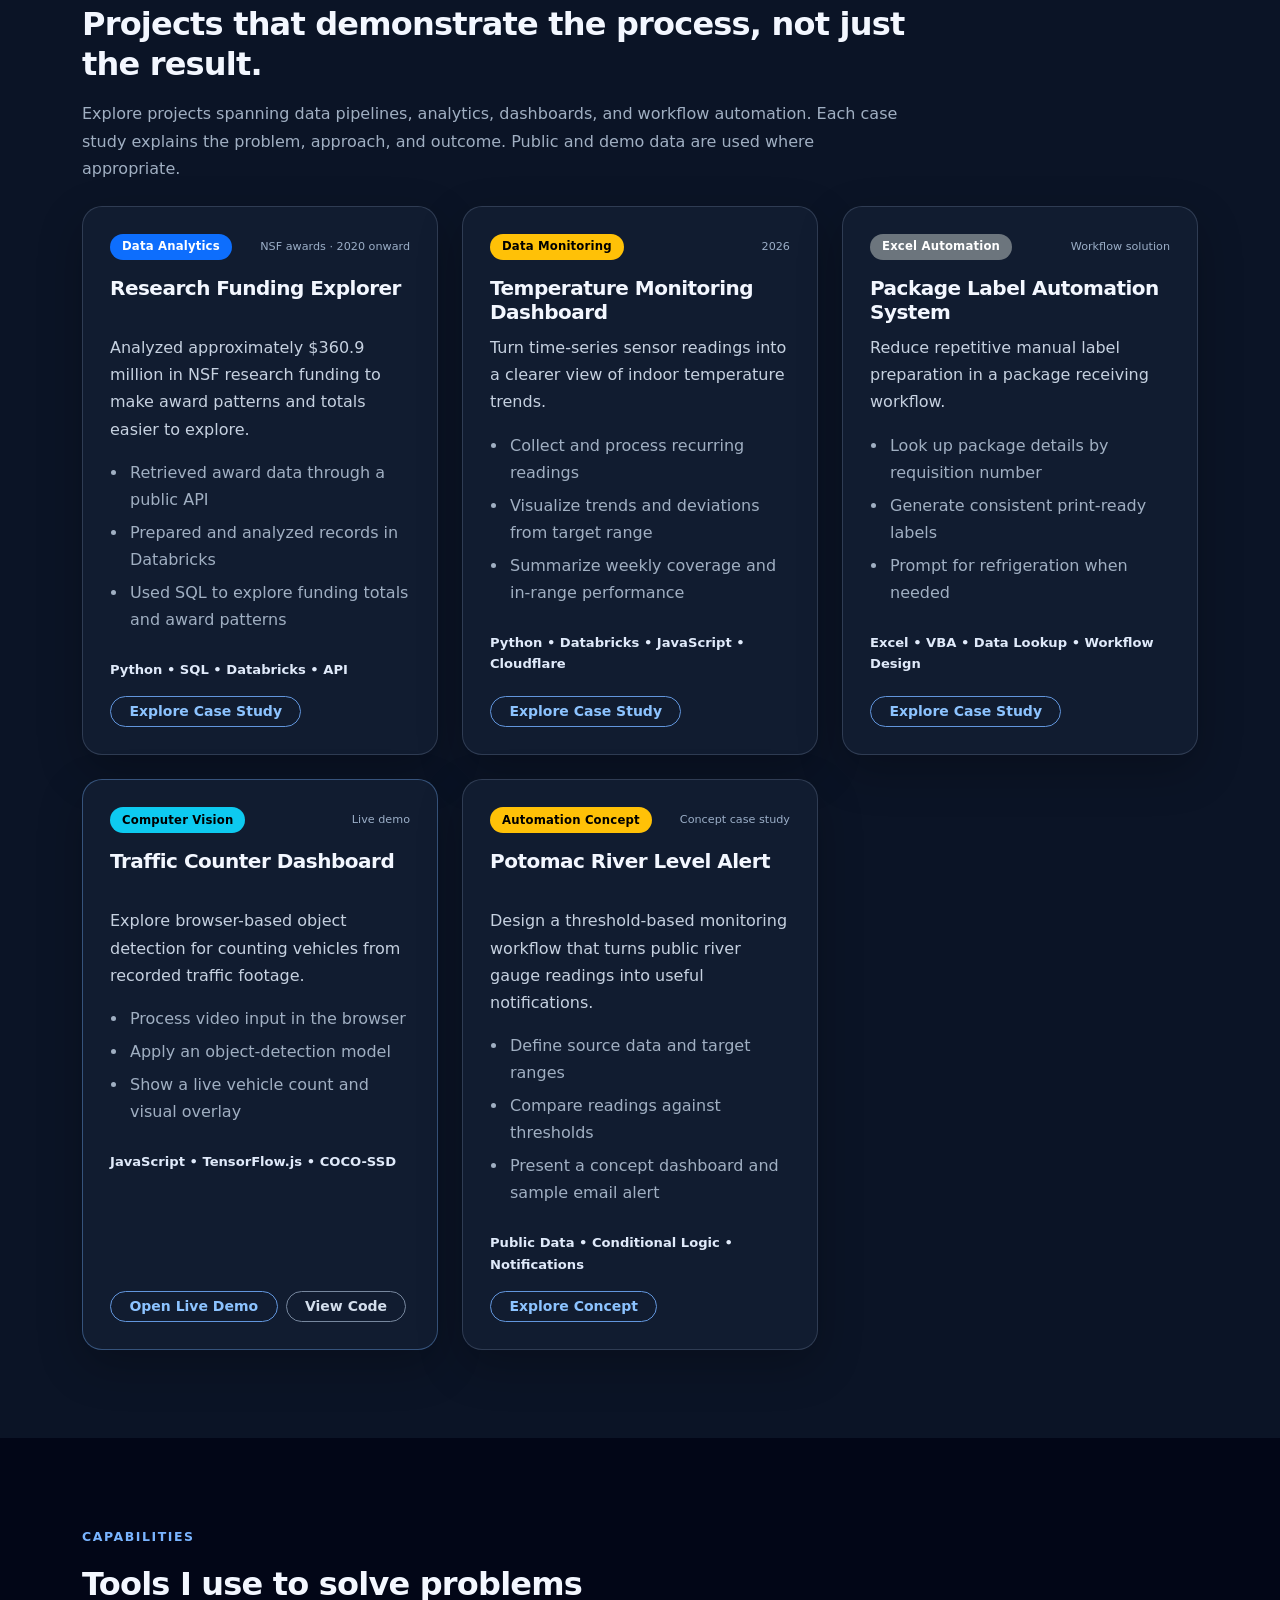
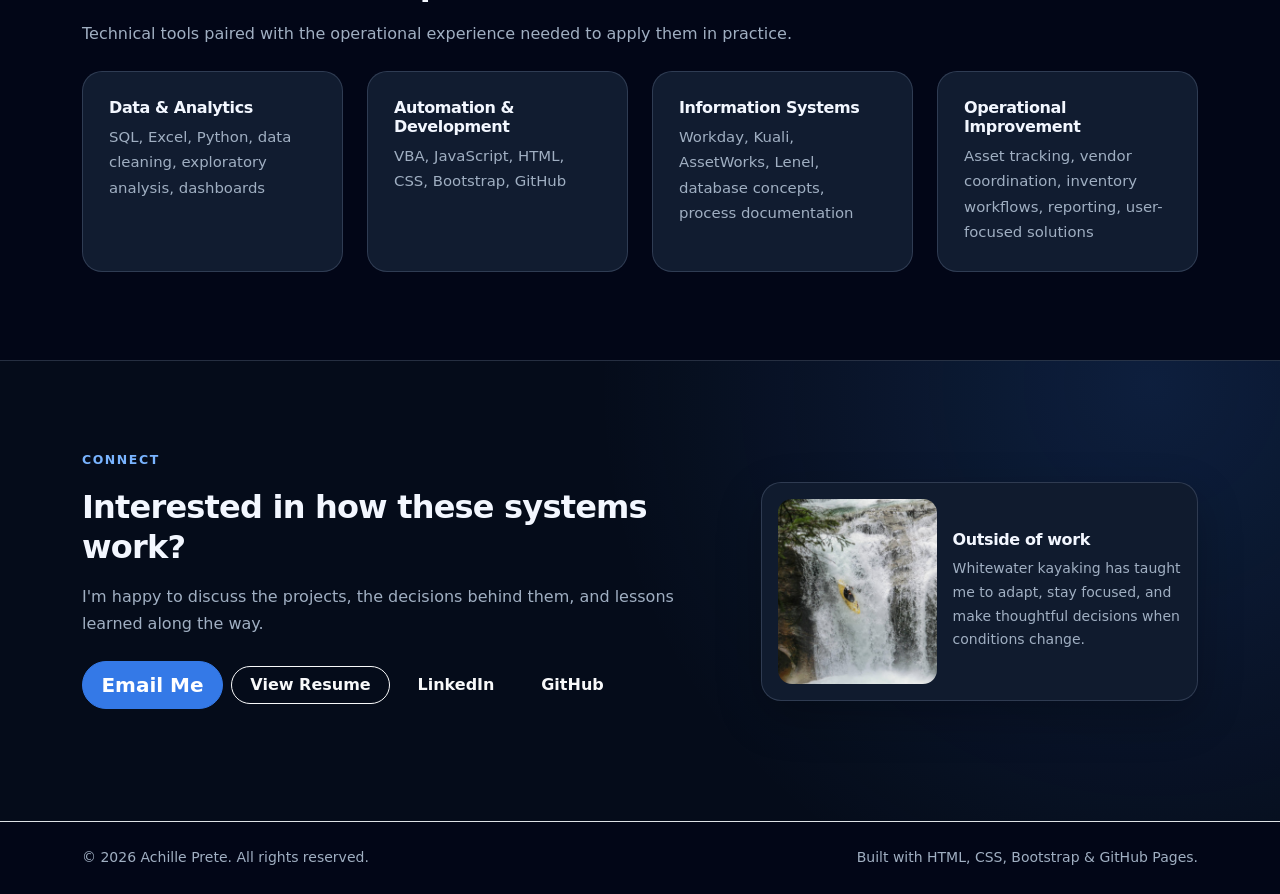
==== commit bb8c24bd: "Update index.html new" ====
--- a/index.html
+++ b/index.html
@@ -6,8 +6,9 @@
   <meta name="viewport" content="width=device-width, initial-scale=1">
   <meta name="theme-color" content="#020617">
 
-  <title>Achille Prete | Information Systems &amp; Data Analytics | Maryland</title>
-  <meta name="description" content="Achille Prete builds practical information systems, data analytics, and workflow automation projects using SQL, Python, Excel VBA, and JavaScript in Maryland.">
+  <title>Achille Prete | Information Systems &amp; Data Analytics</title>
+  <meta name="description"
+      content="Achille Prete is an Information Systems professional in the College Park, Maryland area, building practical data analytics and workflow automation solutions using SQL, Python, Excel VBA, and JavaScript.">
 
   <meta property="og:type" content="website">
   <meta property="og:title" content="Achille Prete | Information Systems &amp; Data Analytics">
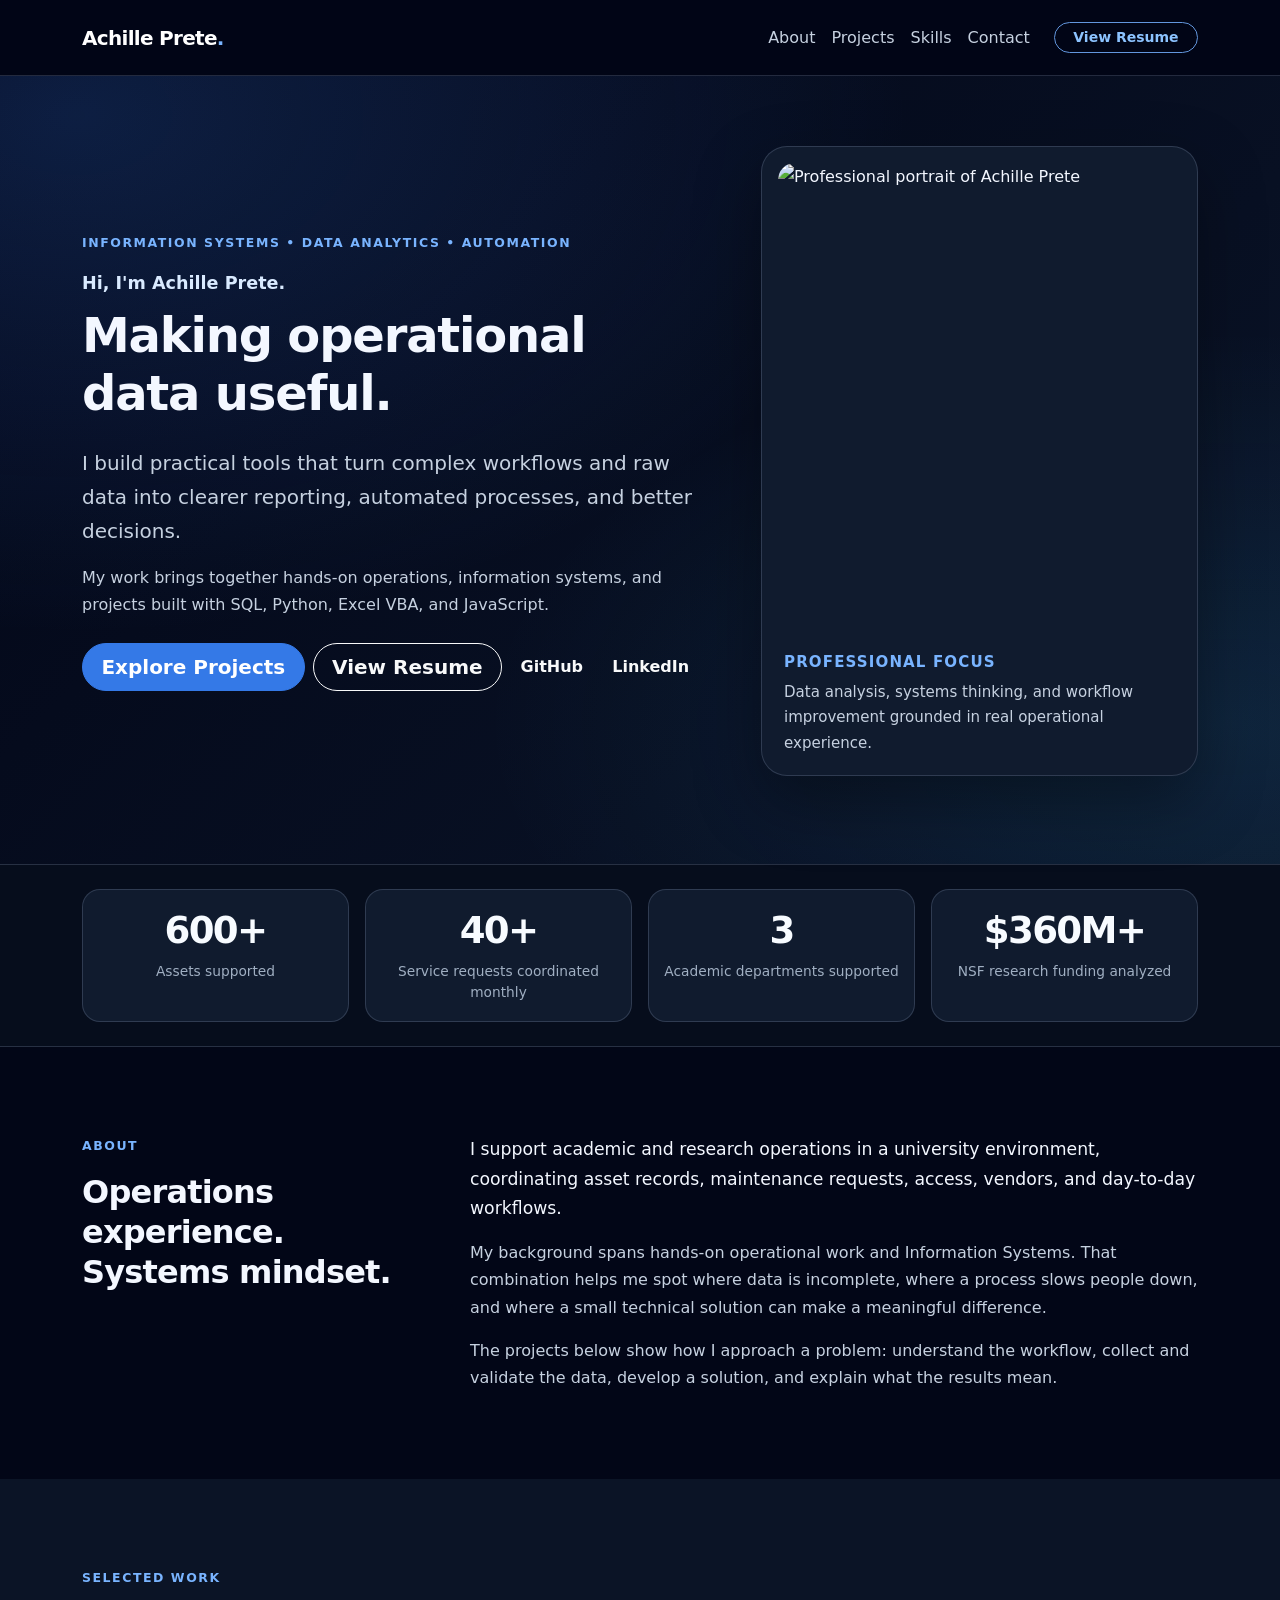
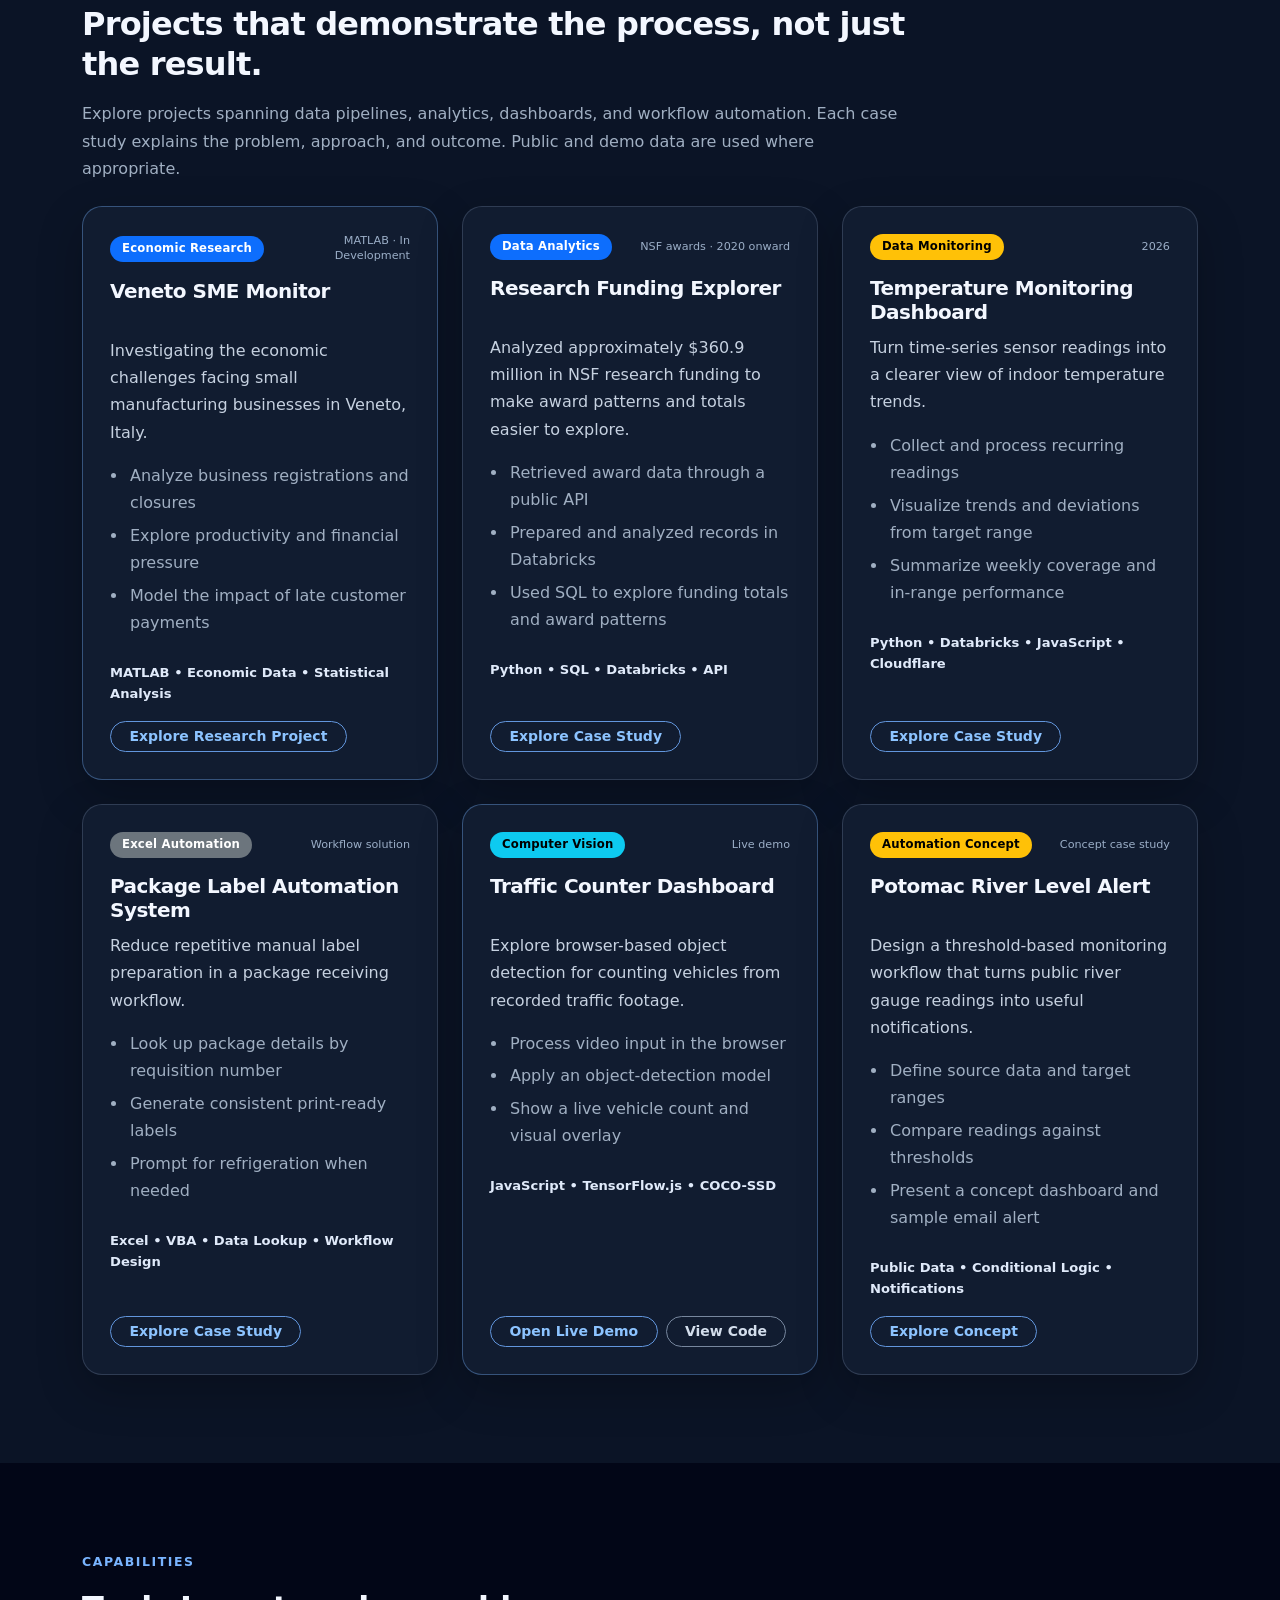
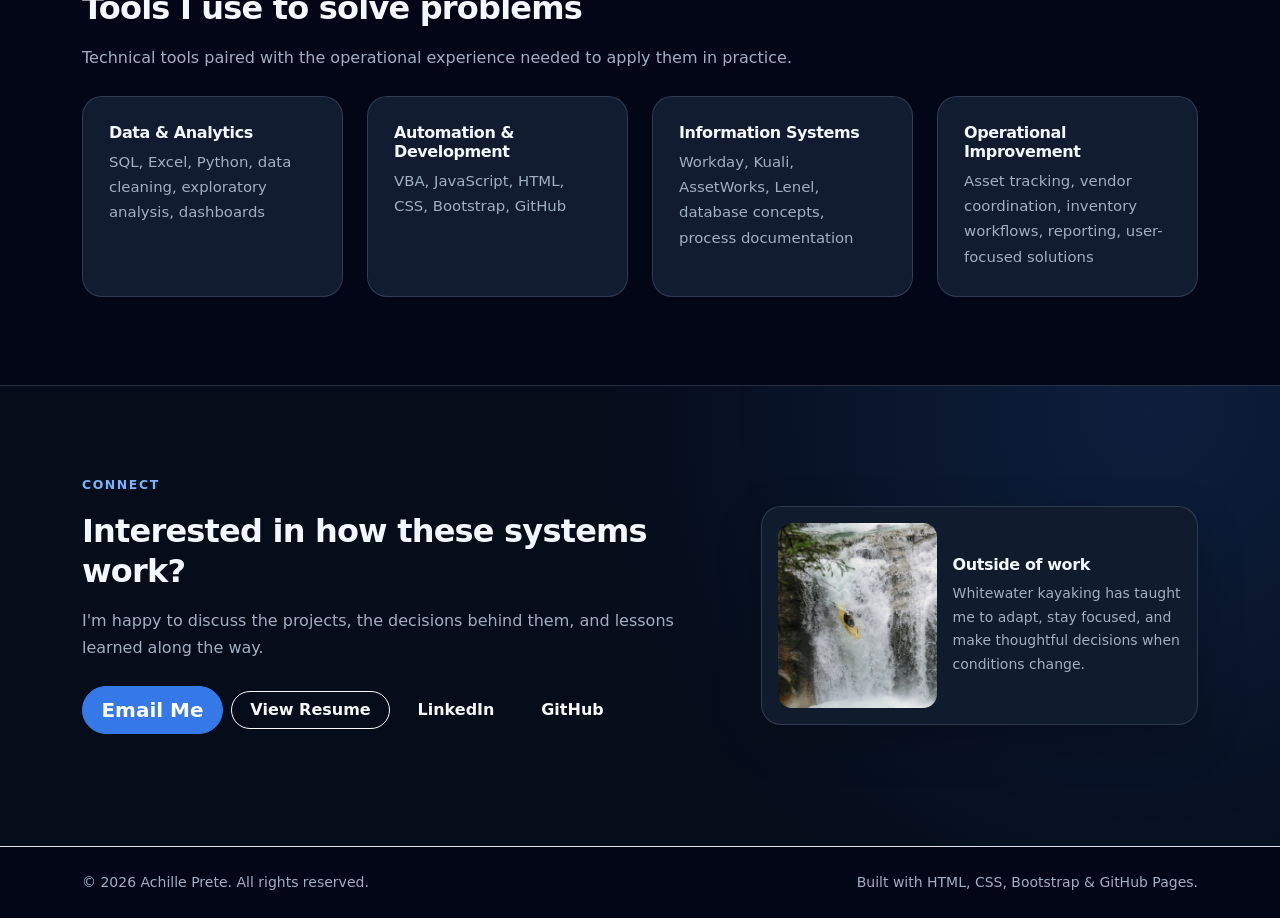
==== commit 20a4e212: "Update index.html" ====
--- a/index.html
+++ b/index.html
@@ -280,6 +280,58 @@
         </div>
 
         <div class="row g-4">
+          
+<!-- PROJECT: VENETO SME MONITOR -->
+<div class="col-md-6 col-xl-4">
+
+  <article class="card project-card h-100 featured-project">
+
+    <div class="card-body d-flex flex-column">
+
+      <div class="d-flex justify-content-between align-items-center gap-2 mb-3">
+        <span class="badge text-bg-primary">
+          Economic Research
+        </span>
+
+        <span class="project-meta">
+          MATLAB · In Development
+        </span>
+      </div>
+
+      <h3 class="h5 fw-bold">
+        Veneto SME Monitor
+      </h3>
+
+      <p class="project-problem">
+        Investigating the economic challenges facing
+        small manufacturing businesses in Veneto, Italy.
+      </p>
+
+      <ul class="project-list">
+        <li>Analyze business registrations and closures</li>
+        <li>Explore productivity and financial pressure</li>
+        <li>Model the impact of late customer payments</li>
+      </ul>
+
+      <p class="tools">
+        MATLAB • Economic Data • Statistical Analysis
+      </p>
+
+      <div class="mt-auto">
+
+        <a href="veneto-sme-monitor.html"
+           class="btn btn-outline-primary btn-sm">
+          Explore Research Project
+        </a>
+
+      </div>
+
+    </div>
+
+  </article>
+
+</div>
+
 
           <!-- PROJECT 1: RESEARCH FUNDING -->
           <div class="col-md-6 col-xl-4">
